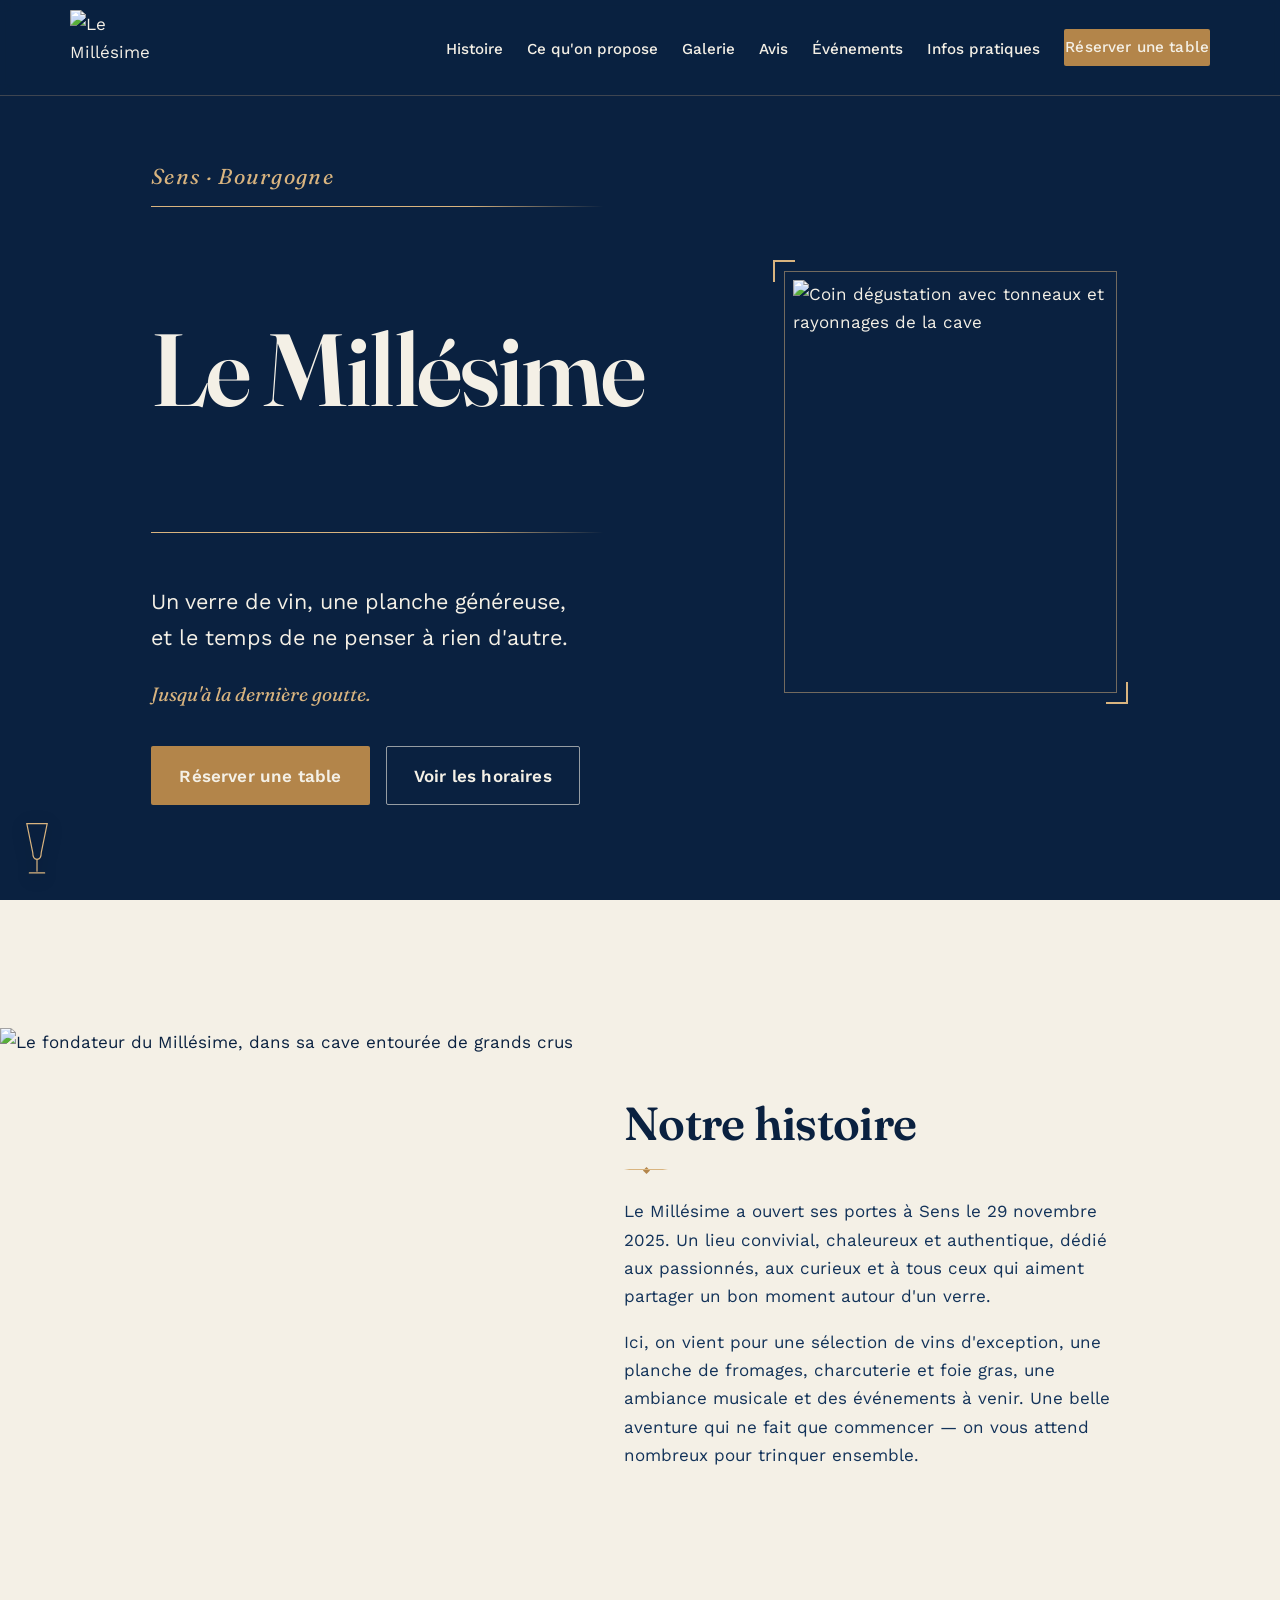
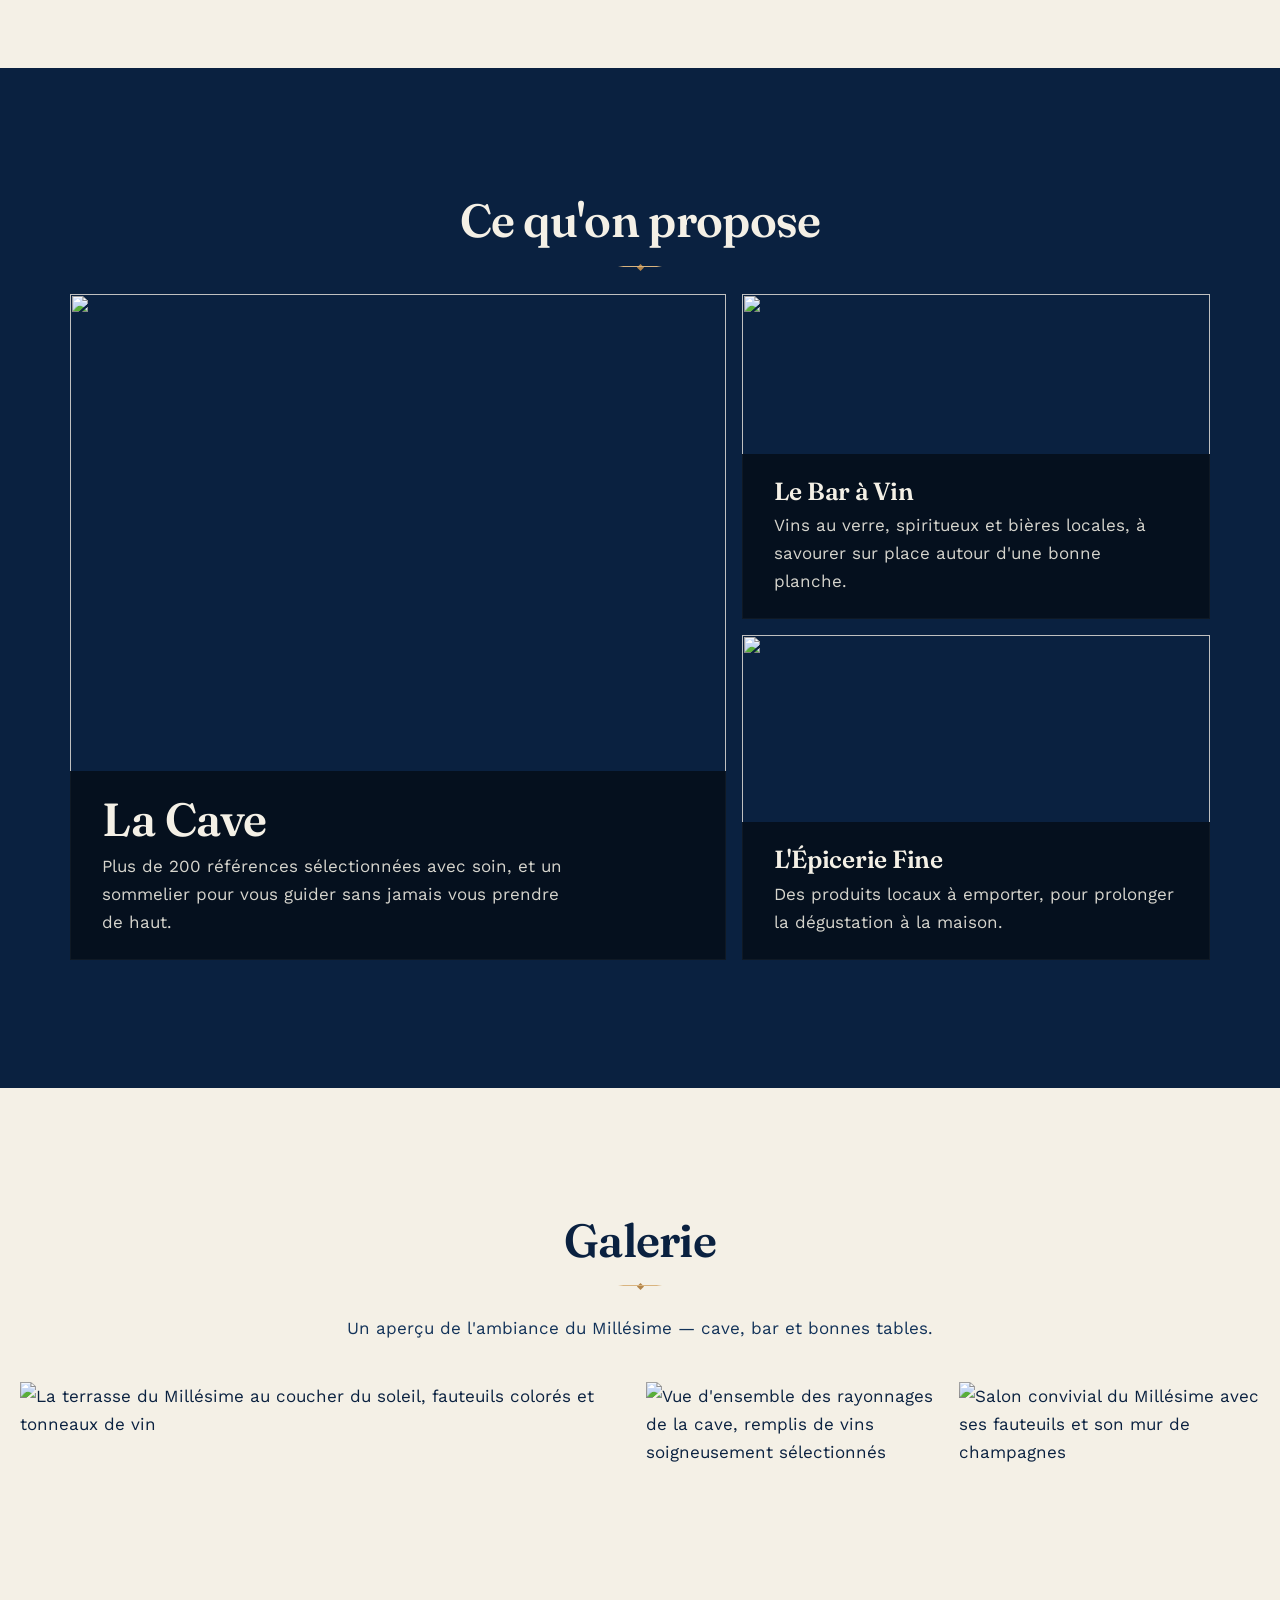
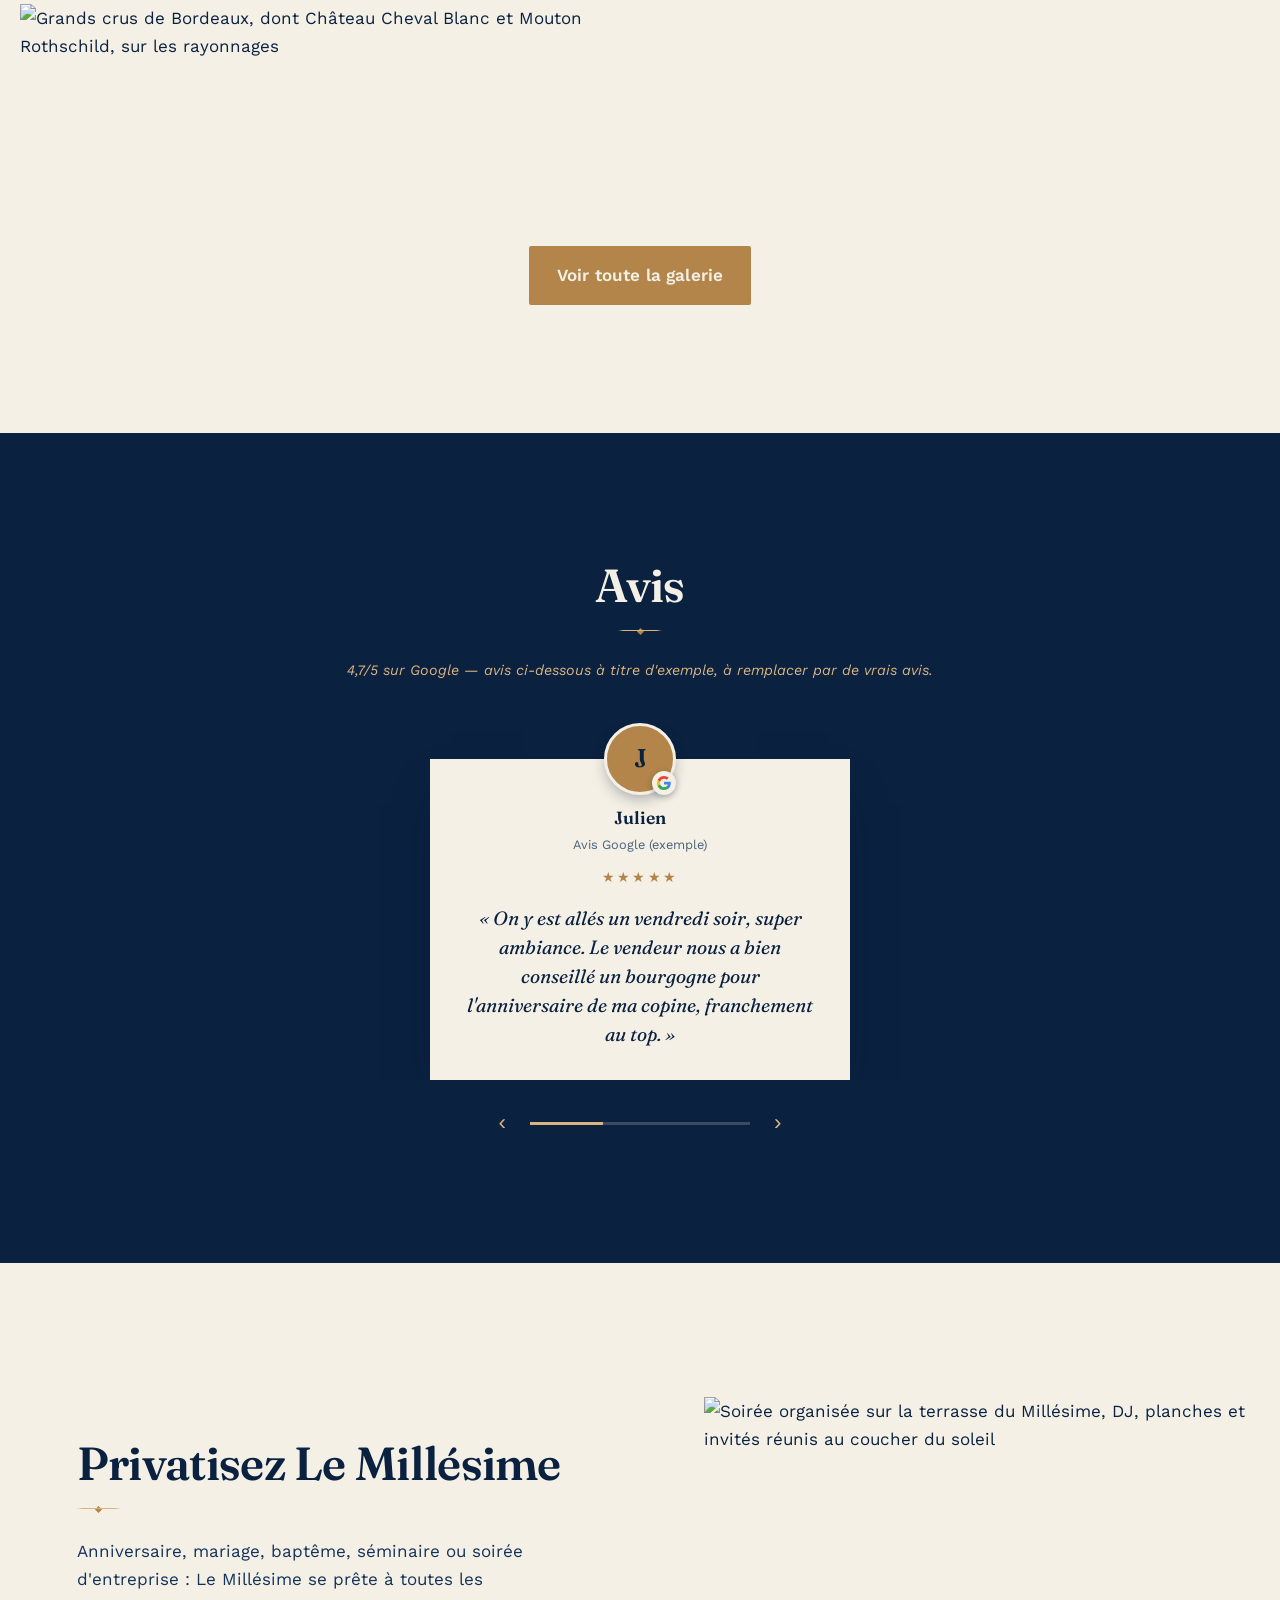
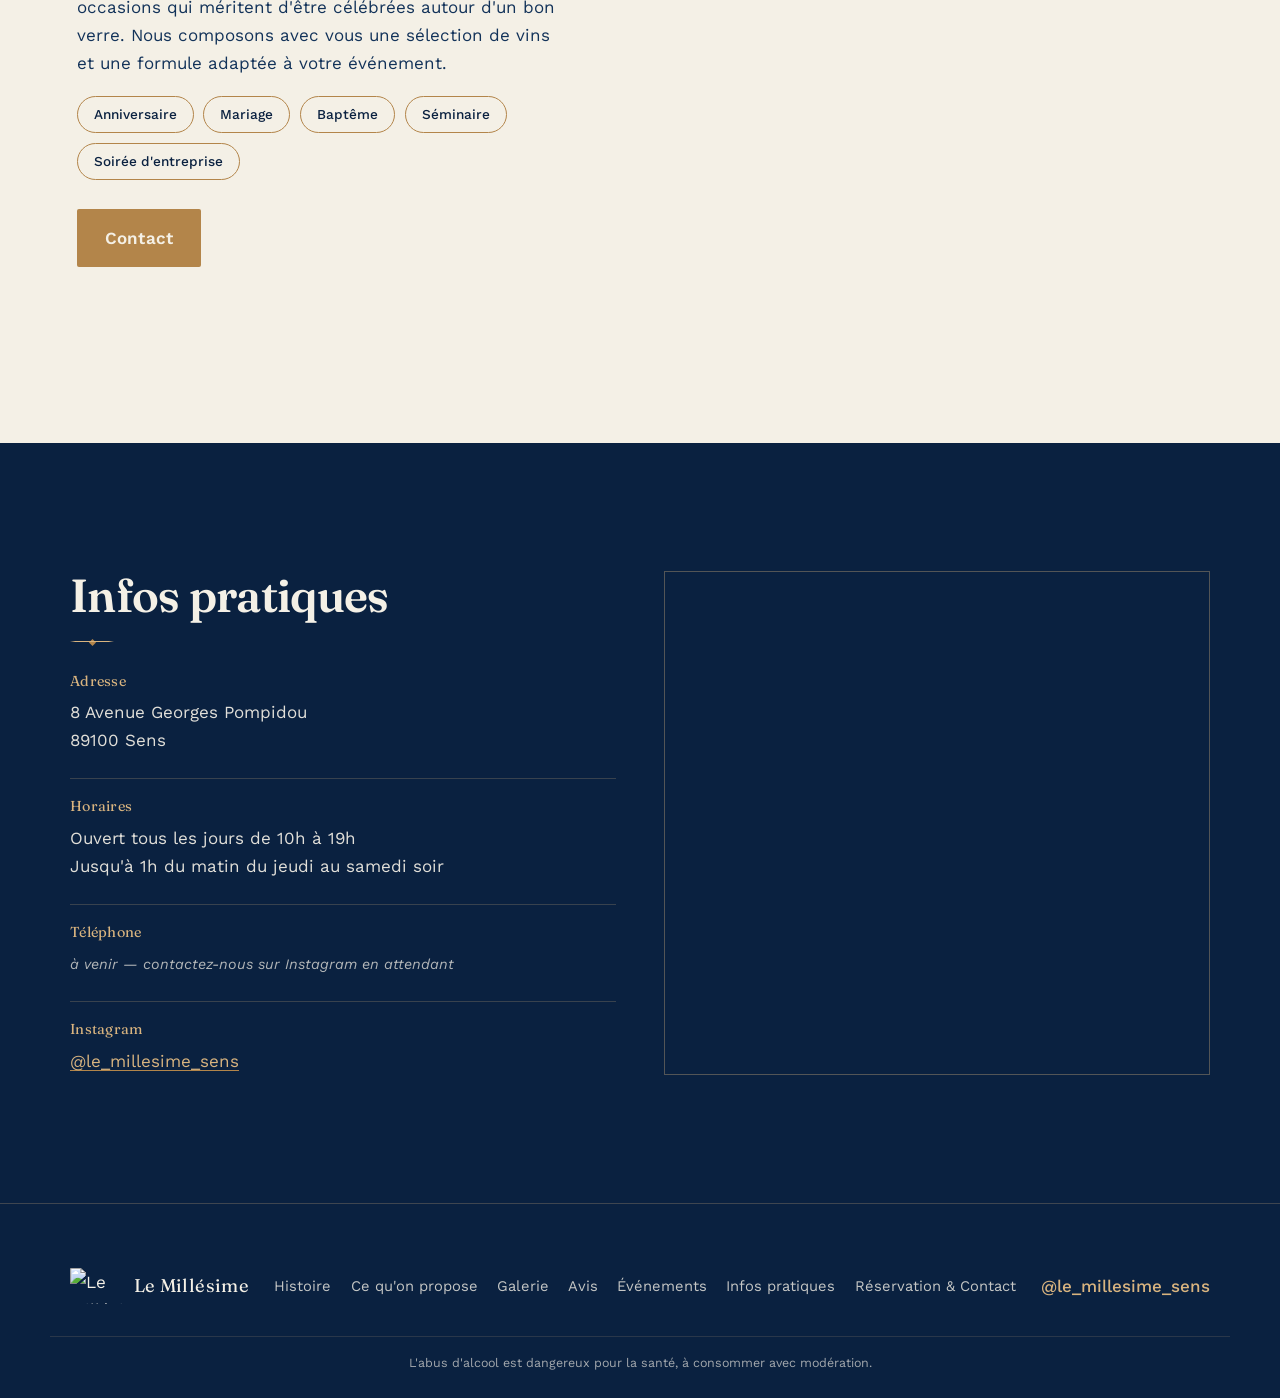
==== index.html @ 61b8a24c "Initial commit — site vitrine Le Millésime (Sens) Site HTML/CSS/JS : cave à vin, bar, épicerie fine," ====
<!DOCTYPE html>
<html lang="fr">
<head>
<meta charset="UTF-8">
<meta name="viewport" content="width=device-width, initial-scale=1.0">
<title>Le Millésime — Cave &amp; bar à vin à Sens</title>
<meta name="description" content="Le Millésime, cave à vin et bar à vin à Sens (Yonne) : plus de 200 références, sommelier conseil, vins au verre, planches et épicerie fine. Ouvert tous les jours de 10h à 19h, jusqu'à 1h du matin du jeudi au samedi soir.">

<meta property="og:type" content="website">
<meta property="og:title" content="Le Millésime — Cave & bar à vin à Sens">
<meta property="og:description" content="Cave à vin et bar à vin à Sens : plus de 200 références, sommelier conseil, planches et épicerie fine. Jusqu'à la dernière goutte.">
<meta property="og:image" content="assets/img/gallery-terrasse.jpg">
<meta property="og:locale" content="fr_FR">

<meta name="twitter:card" content="summary_large_image">
<meta name="twitter:title" content="Le Millésime — Cave & bar à vin à Sens">
<meta name="twitter:description" content="Cave à vin et bar à vin à Sens : plus de 200 références, sommelier conseil, planches et épicerie fine. Jusqu'à la dernière goutte.">
<meta name="twitter:image" content="assets/img/gallery-terrasse.jpg">

<link rel="icon" type="image/svg+xml" href="assets/favicon.svg">

<link rel="preconnect" href="https://fonts.googleapis.com">
<link rel="preconnect" href="https://fonts.gstatic.com" crossorigin>
<link href="https://fonts.googleapis.com/css2?family=Fraunces:opsz,wght@9..144,400;9..144,500;9..144,600;9..144,700&family=Work+Sans:wght@400;500;600&display=swap" rel="stylesheet">

<link rel="stylesheet" href="style.css">
</head>
<body>

<a class="skip-link" href="#contenu">Aller au contenu</a>

<header class="site-header" id="top">
  <div class="site-header__inner">
    <a href="#top" class="brand">
      <img src="assets/logo.png" alt="Le Millésime" width="112" height="75" class="brand__logo">
    </a>

    <button class="nav-toggle" id="navToggle" aria-expanded="false" aria-controls="siteNav">
      <span class="nav-toggle__bar"></span>
      <span class="nav-toggle__bar"></span>
      <span class="nav-toggle__bar"></span>
      <span class="visually-hidden">Ouvrir le menu</span>
    </button>

    <nav class="site-nav" id="siteNav" aria-label="Navigation principale">
      <ul>
        <li><a href="#histoire">Histoire</a></li>
        <li><a href="#propose">Ce qu'on propose</a></li>
        <li><a href="galerie.html">Galerie</a></li>
        <li><a href="#avis">Avis</a></li>
        <li><a href="#evenements">Événements</a></li>
        <li><a href="#infos-pratiques">Infos pratiques</a></li>
      </ul>
      <a href="contact.html" class="btn btn--gold nav-cta">Réserver une table</a>
    </nav>
  </div>
</header>

<main id="contenu">

  <!-- HERO -->
  <section class="hero">
    <div class="hero__content">
      <div class="hero__text">
        <p class="eyebrow-quiet">Sens · Bourgogne</p>
        <h1 class="hero__title">Le Millésime</h1>
        <p class="hero__tagline">Un verre de vin, une planche généreuse, et le temps de ne penser à rien d'autre.</p>
        <p class="hero__slogan">Jusqu'à la dernière goutte.</p>
        <div class="hero__actions">
          <a href="contact.html" class="btn btn--gold">Réserver une table</a>
          <a href="#infos-pratiques" class="btn btn--ghost">Voir les horaires</a>
        </div>
      </div>
      <figure class="hero__photo">
        <img src="assets/img/hero-medaillon-cave.jpg" alt="Coin dégustation avec tonneaux et rayonnages de la cave" width="765" height="1020" loading="lazy" style="object-position: center 8%;">
      </figure>
    </div>
  </section>

  <!-- HISTOIRE -->
  <section id="histoire" class="section histoire">
    <div class="histoire__grid">
      <figure class="histoire__figure" data-reveal="media">
        <img src="assets/img/histoire.jpg" alt="Le fondateur du Millésime, dans sa cave entourée de grands crus" width="1200" height="1600" loading="lazy">
      </figure>
      <div class="histoire__text" data-reveal>
        <h2 class="title-left">Notre histoire</h2>
        <p>Le Millésime a ouvert ses portes à Sens le 29 novembre 2025. Un lieu convivial, chaleureux et authentique, dédié aux passionnés, aux curieux et à tous ceux qui aiment partager un bon moment autour d'un verre.</p>
        <p>Ici, on vient pour une sélection de vins d'exception, une planche de fromages, charcuterie et foie gras, une ambiance musicale et des événements à venir. Une belle aventure qui ne fait que commencer — on vous attend nombreux pour trinquer ensemble.</p>
      </div>
    </div>
  </section>

  <!-- CE QU'ON PROPOSE -->
  <section id="propose" class="section propose">
    <div class="section__inner">
      <h2 class="section__title">Ce qu'on propose</h2>
      <div class="propose__grid">
        <article class="propose__card propose__card--cave" data-reveal="media">
          <img src="assets/img/gallery-cave.jpg" alt="" width="1200" height="1600" loading="lazy">
          <div class="propose__body">
            <div class="propose__caption">
              <h3>La Cave</h3>
              <p>Plus de 200 références sélectionnées avec soin, et un sommelier pour vous guider sans jamais vous prendre de haut.</p>
            </div>
          </div>
        </article>
        <article class="propose__card propose__card--bar" data-reveal="media">
          <img src="assets/img/gallery-degustation.jpg" alt="" width="900" height="1600" loading="lazy">
          <div class="propose__body">
            <div class="propose__caption">
              <h3>Le Bar à Vin</h3>
              <p>Vins au verre, spiritueux et bières locales, à savourer sur place autour d'une bonne planche.</p>
            </div>
          </div>
        </article>
        <article class="propose__card propose__card--epicerie" data-reveal="media">
          <img src="assets/img/gallery-truffe.jpg" alt="" width="1350" height="1800" loading="lazy">
          <div class="propose__body">
            <div class="propose__caption">
              <h3>L'Épicerie Fine</h3>
              <p>Des produits locaux à emporter, pour prolonger la dégustation à la maison.</p>
            </div>
          </div>
        </article>
      </div>
    </div>
  </section>

  <!-- GALERIE -->
  <section id="galerie" class="section galerie">
    <div class="section__inner">
      <h2 class="section__title">Galerie</h2>
      <p class="section__intro">Un aperçu de l'ambiance du Millésime — cave, bar et bonnes tables.</p>
      <div class="galerie__grid">
        <figure class="galerie__item galerie__item--wide" data-reveal="media">
          <img src="assets/img/gallery-terrasse.jpg" alt="La terrasse du Millésime au coucher du soleil, fauteuils colorés et tonneaux de vin" width="1350" height="1800" loading="lazy">
        </figure>
        <figure class="galerie__item galerie__item--tall" data-reveal="media">
          <img src="assets/img/gallery-cave.jpg" alt="Vue d'ensemble des rayonnages de la cave, remplis de vins soigneusement sélectionnés" width="1200" height="1600" loading="lazy">
        </figure>
        <figure class="galerie__item" data-reveal="media">
          <img src="assets/img/gallery-salon.jpg" alt="Salon convivial du Millésime avec ses fauteuils et son mur de champagnes" width="1200" height="1600" loading="lazy">
        </figure>
        <figure class="galerie__item galerie__item--wide" data-reveal="media">
          <img src="assets/img/gallery-bordeaux.jpg" alt="Grands crus de Bordeaux, dont Château Cheval Blanc et Mouton Rothschild, sur les rayonnages" width="1200" height="1600" loading="lazy">
        </figure>
      </div>
      <p class="galerie__more">
        <a href="galerie.html" class="btn btn--gold">Voir toute la galerie</a>
      </p>
    </div>
  </section>

  <!-- AVIS -->
  <section id="avis" class="section avis">
    <div class="section__inner">
      <h2 class="section__title">Avis</h2>
      <p class="section__intro section__intro--note">4,7/5 sur Google — avis ci-dessous à titre d'exemple, à remplacer par de vrais avis.</p>

      <div class="carousel" data-carousel role="region" aria-roledescription="carrousel" aria-label="Avis clients">
        <div class="carousel__viewport">
          <ul class="carousel__track" data-carousel-track>
            <li class="carousel__slide" role="group" aria-roledescription="diapositive" aria-label="Avis 1 sur 3">
              <blockquote class="avis__card">
                <div class="avis__avatar">
                  <span class="avis__avatar-initial">J</span>
                  <span class="avis__avatar-badge avis__avatar-badge--google" aria-hidden="true">
                    <svg viewBox="0 0 18 18" width="14" height="14"><path fill="#4285F4" d="M17.64 9.2c0-.64-.06-1.25-.16-1.84H9v3.48h4.84a4.14 4.14 0 0 1-1.8 2.72v2.26h2.92c1.7-1.57 2.68-3.88 2.68-6.62z"/><path fill="#34A853" d="M9 18c2.43 0 4.47-.8 5.96-2.18l-2.92-2.26c-.81.54-1.84.86-3.04.86-2.34 0-4.32-1.58-5.03-3.7H.96v2.33A9 9 0 0 0 9 18z"/><path fill="#FBBC05" d="M3.97 10.72A5.4 5.4 0 0 1 3.68 9c0-.6.1-1.18.29-1.72V4.95H.96A9 9 0 0 0 0 9c0 1.45.35 2.83.96 4.05l3.01-2.33z"/><path fill="#EA4335" d="M9 3.58c1.32 0 2.51.45 3.44 1.35l2.59-2.59C13.46.89 11.43 0 9 0A9 9 0 0 0 .96 4.95l3.01 2.33C4.68 5.16 6.66 3.58 9 3.58z"/></svg>
                  </span>
                </div>
                <p class="avis__name">Julien</p>
                <p class="avis__source">Avis Google (exemple)</p>
                <p class="avis__stars" aria-label="5 étoiles sur 5">★★★★★</p>
                <p class="avis__text">« On y est allés un vendredi soir, super ambiance. Le vendeur nous a bien conseillé un bourgogne pour l'anniversaire de ma copine, franchement au top. »</p>
              </blockquote>
            </li>
            <li class="carousel__slide" role="group" aria-roledescription="diapositive" aria-label="Avis 2 sur 3">
              <blockquote class="avis__card">
                <div class="avis__avatar">
                  <span class="avis__avatar-initial">C</span>
                  <span class="avis__avatar-badge avis__avatar-badge--instagram" aria-hidden="true">
                    <svg viewBox="0 0 18 18" width="13" height="13" fill="none" stroke="#fff" stroke-width="1.6"><rect x="1.5" y="1.5" width="15" height="15" rx="4.5"/><circle cx="9" cy="9" r="3.6"/><circle cx="13.2" cy="4.8" r="0.6" fill="#fff" stroke="none"/></svg>
                  </span>
                </div>
                <p class="avis__name">Camille</p>
                <p class="avis__source">Avis Instagram (exemple)</p>
                <p class="avis__stars" aria-label="5 étoiles sur 5">★★★★★</p>
                <p class="avis__text">« J'y passe souvent après le boulot pour un verre. La planche charcuterie est généreuse et il y a toujours un vin sympa à découvrir au verre. »</p>
              </blockquote>
            </li>
            <li class="carousel__slide" role="group" aria-roledescription="diapositive" aria-label="Avis 3 sur 3">
              <blockquote class="avis__card">
                <div class="avis__avatar">
                  <span class="avis__avatar-initial">M</span>
                  <span class="avis__avatar-badge avis__avatar-badge--google" aria-hidden="true">
                    <svg viewBox="0 0 18 18" width="14" height="14"><path fill="#4285F4" d="M17.64 9.2c0-.64-.06-1.25-.16-1.84H9v3.48h4.84a4.14 4.14 0 0 1-1.8 2.72v2.26h2.92c1.7-1.57 2.68-3.88 2.68-6.62z"/><path fill="#34A853" d="M9 18c2.43 0 4.47-.8 5.96-2.18l-2.92-2.26c-.81.54-1.84.86-3.04.86-2.34 0-4.32-1.58-5.03-3.7H.96v2.33A9 9 0 0 0 9 18z"/><path fill="#FBBC05" d="M3.97 10.72A5.4 5.4 0 0 1 3.68 9c0-.6.1-1.18.29-1.72V4.95H.96A9 9 0 0 0 0 9c0 1.45.35 2.83.96 4.05l3.01-2.33z"/><path fill="#EA4335" d="M9 3.58c1.32 0 2.51.45 3.44 1.35l2.59-2.59C13.46.89 11.43 0 9 0A9 9 0 0 0 .96 4.95l3.01 2.33C4.68 5.16 6.66 3.58 9 3.58z"/></svg>
                  </span>
                </div>
                <p class="avis__name">Marc</p>
                <p class="avis__source">Avis Google (exemple)</p>
                <p class="avis__stars" aria-label="4 étoiles sur 5">★★★★☆</p>
                <p class="avis__text">« Belle découverte à Sens. Le sommelier prend le temps d'expliquer sans être snob, on sent qu'il aime vraiment son métier. On reviendra. »</p>
              </blockquote>
            </li>
          </ul>
        </div>

        <p class="visually-hidden" aria-live="polite" data-carousel-status>Avis 1 sur 3</p>

        <div class="carousel__controls">
          <button type="button" class="carousel__arrow" data-carousel-prev aria-label="Avis précédent">‹</button>
          <div class="carousel__progress" aria-hidden="true">
            <div class="carousel__progress-fill" data-carousel-progress></div>
          </div>
          <button type="button" class="carousel__arrow" data-carousel-next aria-label="Avis suivant">›</button>
        </div>
      </div>
    </div>
  </section>

  <!-- ÉVÉNEMENTS -->
  <section id="evenements" class="section evenements">
    <div class="evenements__grid">
      <div class="evenements__text" data-reveal>
        <h2 class="title-left">Privatisez Le Millésime</h2>
        <p>Anniversaire, mariage, baptême, séminaire ou soirée d'entreprise : Le Millésime se prête à toutes les occasions qui méritent d'être célébrées autour d'un bon verre. Nous composons avec vous une sélection de vins et une formule adaptée à votre événement.</p>
        <ul class="tag-list">
          <li class="tag">Anniversaire</li>
          <li class="tag">Mariage</li>
          <li class="tag">Baptême</li>
          <li class="tag">Séminaire</li>
          <li class="tag">Soirée d'entreprise</li>
        </ul>
        <a href="contact.html" class="btn btn--gold">Contact</a>
      </div>
      <figure class="evenements__figure" data-reveal="media">
        <img src="assets/img/evenements.jpg" alt="Soirée organisée sur la terrasse du Millésime, DJ, planches et invités réunis au coucher du soleil" width="1800" height="1012" loading="lazy">
      </figure>
    </div>
  </section>

  <!-- INFOS PRATIQUES -->
  <section id="infos-pratiques" class="section infos">
    <div class="section__inner infos__grid">
      <div class="infos__text" data-reveal>
        <h2 class="title-left">Infos pratiques</h2>
        <dl class="infos__list">
          <div>
            <dt>Adresse</dt>
            <dd>8 Avenue Georges Pompidou<br>89100 Sens</dd>
          </div>
          <div>
            <dt>Horaires</dt>
            <dd>Ouvert tous les jours de 10h à 19h<br>Jusqu'à 1h du matin du jeudi au samedi soir</dd>
          </div>
          <div>
            <dt>Téléphone</dt>
            <!-- Placeholder éditable : remplacer par le numéro définitif -->
            <dd><span class="infos__note">à venir — contactez-nous sur Instagram en attendant</span></dd>
          </div>
          <div>
            <dt>Instagram</dt>
            <dd><a href="https://www.instagram.com/le_millesime_sens/" target="_blank" rel="noopener">@le_millesime_sens</a></dd>
          </div>
        </dl>
      </div>
      <div class="infos__map" data-reveal="media">
        <iframe
          title="Localisation du Millésime, 8 Avenue Georges Pompidou, 89100 Sens"
          src="https://www.google.com/maps?q=8+Avenue+Georges+Pompidou,+89100+Sens&output=embed"
          loading="lazy"
          referrerpolicy="no-referrer-when-downgrade">
        </iframe>
      </div>
    </div>
  </section>

</main>

<footer class="site-footer">
  <div class="site-footer__inner">
    <a href="#top" class="brand brand--footer">
      <img src="assets/logo.png" alt="Le Millésime" width="54" height="36" class="brand__logo">
      <span class="brand__name">Le Millésime</span>
    </a>
    <nav aria-label="Liens du pied de page">
      <ul class="footer-nav">
        <li><a href="#histoire">Histoire</a></li>
        <li><a href="#propose">Ce qu'on propose</a></li>
        <li><a href="galerie.html">Galerie</a></li>
        <li><a href="#avis">Avis</a></li>
        <li><a href="#evenements">Événements</a></li>
        <li><a href="#infos-pratiques">Infos pratiques</a></li>
        <li><a href="contact.html">Réservation &amp; Contact</a></li>
      </ul>
    </nav>
    <a href="https://www.instagram.com/le_millesime_sens/" class="footer-instagram" target="_blank" rel="noopener">@le_millesime_sens</a>
  </div>
  <p class="site-footer__legal">L'abus d'alcool est dangereux pour la santé, à consommer avec modération.</p>
</footer>

<aside class="reserve-popup" id="reservePopup" data-reserve-popup hidden aria-label="Proposition de réservation">
  <button type="button" class="reserve-popup__close" data-reserve-popup-close aria-label="Fermer">×</button>
  <p class="reserve-popup__title">Une envie de vin ce soir ?</p>
  <p class="reserve-popup__text">Réservez votre table au Millésime en quelques secondes.</p>
  <a href="contact.html" class="btn btn--gold reserve-popup__cta" data-reserve-popup-cta>Réserver une table</a>
</aside>

<svg class="wine-progress" data-wine-progress viewBox="0 0 40 70" width="34" height="60" aria-hidden="true" focusable="false">
  <defs>
    <clipPath id="wineProgressClip">
      <path d="M9,5 L31,5 L25,38 Q25,45 20,45 Q15,45 15,38 Z" />
    </clipPath>
  </defs>
  <rect class="wine-progress__liquid" data-wine-progress-liquid x="9" y="45" width="22" height="0" clip-path="url(#wineProgressClip)"></rect>
  <path class="wine-progress__glass" d="M8,4 L32,4 L25,38 Q25,46 20,46 Q15,46 15,38 Z" fill="none" stroke="currentColor" stroke-width="1.4"></path>
  <path class="wine-progress__stem" d="M20,46 L20,60 M11,62 L29,62" fill="none" stroke="currentColor" stroke-width="1.4" stroke-linecap="round"></path>
</svg>

<script src="script.js"></script>
</body>
</html>
---- style.css ----
/* ==========================================================================
   Le Millésime — styles
   Palette : marine (#0a2140 / #123259), crème (#f4f0e6), or (#b3854a / #d9b47f)
   ========================================================================== */

:root {
  --marine-dark: #0a2140;
  --marine: #123259;
  --marine-deep: #071526;
  --creme: #f4f0e6;
  --or: #b3854a;
  --or-clair: #d9b47f;
  --or-deep: #8c6835;

  --font-serif: "Fraunces", Georgia, "Times New Roman", serif;
  --font-sans: "Work Sans", -apple-system, BlinkMacSystemFont, "Segoe UI", sans-serif;

  /* Type scale — fluid, consistent progression */
  --fs-small: 0.9rem;
  --fs-body: 1.0625rem;
  --fs-lead: clamp(1.15rem, 1.05rem + 0.5vw, 1.35rem);
  --fs-h3: clamp(1.3rem, 1.15rem + 0.7vw, 1.55rem);
  --fs-h2: clamp(2.1rem, 1.65rem + 1.8vw, 2.9rem);
  --fs-h1: clamp(2.75rem, 1.7rem + 6.5vw, 6.4rem);

  /* Spacing scale — 4px base */
  --sp-1: 0.25rem;
  --sp-2: 0.5rem;
  --sp-3: 0.75rem;
  --sp-4: 1rem;
  --sp-5: 1.5rem;
  --sp-6: 2rem;
  --sp-7: 3rem;
  --sp-8: 4rem;
  --sp-9: 6rem;
  --sp-10: 8rem;
  --section-pad: clamp(4.5rem, 4rem + 5vw, 8rem);

  /* Motion */
  --ease: cubic-bezier(0.4, 0, 0.2, 1);
  --ease-out: cubic-bezier(0.16, 1, 0.3, 1);
  --ease-in-out: cubic-bezier(0.65, 0, 0.35, 1);
  --dur-fast: 180ms;
  --dur: 300ms;
  --dur-slow: 650ms;

  --header-height: 96px;
  --max-width: 1180px;
  --radius: 2px;
}

*, *::before, *::after { box-sizing: border-box; }

html {
  scroll-behavior: smooth;
  scroll-padding-top: var(--header-height);
}

@media (prefers-reduced-motion: reduce) {
  html { scroll-behavior: auto; }

  /* Filet de sécurité global : toute transition/animation devient quasi instantanée */
  *, *::before, *::after {
    animation-duration: 0.01ms !important;
    animation-iteration-count: 1 !important;
    transition-duration: 0.01ms !important;
  }
}

html { overflow-x: hidden; }

body {
  margin: 0;
  overflow-x: hidden;
  background: var(--creme);
  color: var(--marine-dark);
  font-family: var(--font-sans);
  font-size: var(--fs-body);
  line-height: 1.65;
  -webkit-font-smoothing: antialiased;
}

img { max-width: 100%; display: block; }

h1, h2, h3 {
  font-family: var(--font-serif);
  font-weight: 600;
  line-height: 1.08;
  letter-spacing: -0.015em;
  margin: 0 0 0.55em;
}

p { margin: 0 0 1.1em; }
p:last-child { margin-bottom: 0; }

a {
  color: inherit;
  text-decoration-color: var(--or);
  text-underline-offset: 3px;
}

a:focus-visible,
button:focus-visible {
  outline: 3px solid var(--or);
  outline-offset: 2px;
  border-radius: 1px;
}

.visually-hidden {
  position: absolute;
  width: 1px; height: 1px;
  padding: 0; margin: -1px;
  overflow: hidden;
  clip: rect(0,0,0,0);
  white-space: nowrap;
  border: 0;
}

.skip-link {
  position: absolute;
  left: 1rem;
  top: -3rem;
  background: var(--marine-dark);
  color: var(--creme);
  padding: 0.6rem 1rem;
  border-radius: var(--radius);
  z-index: 1000;
  transition: top var(--dur) var(--ease);
}
.skip-link:focus { top: 1rem; }

.section {
  padding: var(--section-pad) 0;
}

.section__inner {
  max-width: var(--max-width);
  margin: 0 auto;
  padding: 0 1.25rem;
}

/* ---- Section titles + brand rule motif ---- */
.section__title,
.title-left {
  font-size: var(--fs-h2);
  position: relative;
  padding-bottom: 1.4rem;
  margin-bottom: 1.6rem;
}

.section__title { text-align: center; }

.section__title::after,
.title-left::after {
  content: "";
  position: absolute;
  bottom: 2px;
  width: 44px;
  height: 1px;
  background: linear-gradient(90deg, transparent, var(--or-clair) 12%, var(--or-clair) 88%, transparent);
}
.section__title::after { left: 50%; transform: translateX(-50%); }
.title-left::after { left: 0; }

.section__title::before,
.title-left::before {
  content: "";
  position: absolute;
  bottom: -1px;
  width: 5px; height: 5px;
  background: var(--or);
  transform: rotate(45deg);
}
.section__title::before { left: calc(50% - 2.5px); }
.title-left::before { left: 19.5px; }

.section__intro {
  text-align: center;
  max-width: 42em;
  margin: 0 auto 2.5rem;
  color: var(--marine);
}

.section__intro--note {
  font-style: italic;
  font-size: 0.9rem;
  color: var(--or-deep);
}

/* Measure control for body copy */
.histoire__text p,
.evenements__text p,
.propose__card p {
  max-width: 58ch;
}

/* Buttons */
.btn {
  display: inline-block;
  padding: 0.9rem 1.7rem;
  border-radius: var(--radius);
  font-weight: 600;
  letter-spacing: 0.01em;
  text-decoration: none;
  border: 1px solid transparent;
  transition: transform var(--dur) var(--ease-out), background-color var(--dur) var(--ease), color var(--dur) var(--ease), box-shadow var(--dur) var(--ease), border-color var(--dur) var(--ease);
}
.btn:hover { transform: translateY(-2px); }
.btn:active { transform: translateY(0); }

.btn--gold {
  background: var(--or);
  color: var(--creme);
}
.btn--gold:hover {
  background: var(--or-clair);
  color: var(--marine-dark);
  box-shadow: 0 10px 28px -10px rgba(179, 133, 74, 0.6);
}

.btn--ghost {
  background: transparent;
  border-color: rgba(244, 240, 230, 0.6);
  color: var(--creme);
}
.btn--ghost:hover {
  background: rgba(244, 240, 230, 0.12);
  border-color: var(--creme);
}

/* ---- Header ---- */
.site-header {
  position: fixed;
  top: 0; left: 0; right: 0;
  height: var(--header-height);
  background: rgba(10, 33, 64, 0.94);
  backdrop-filter: blur(6px);
  z-index: 100;
  border-bottom: 1px solid rgba(217, 180, 127, 0.25);
  transition: transform var(--dur-slow) var(--ease-in-out);
}

.site-header--hidden {
  transform: translateY(-100%);
}

.site-header__inner {
  max-width: var(--max-width);
  margin: 0 auto;
  height: 100%;
  padding: 0 1.25rem;
  display: flex;
  align-items: center;
  justify-content: space-between;
}

.brand {
  display: flex;
  align-items: center;
  gap: 0.6rem;
  text-decoration: none;
  color: var(--creme);
}
.brand__logo { border-radius: 1px; }
.brand__name {
  font-family: var(--font-serif);
  font-size: 1.15rem;
  letter-spacing: 0.02em;
}

.nav-toggle {
  display: flex;
  flex-direction: column;
  justify-content: center;
  align-items: center;
  gap: 5px;
  width: 44px;
  height: 44px;
  background: none;
  border: none;
  cursor: pointer;
  padding: 0;
}
.nav-toggle__bar {
  width: 22px;
  height: 2px;
  background: var(--creme);
  transition: transform var(--dur) var(--ease), opacity var(--dur) var(--ease);
}
.nav-toggle[aria-expanded="true"] .nav-toggle__bar:nth-child(1) { transform: translateY(7px) rotate(45deg); }
.nav-toggle[aria-expanded="true"] .nav-toggle__bar:nth-child(2) { opacity: 0; }
.nav-toggle[aria-expanded="true"] .nav-toggle__bar:nth-child(3) { transform: translateY(-7px) rotate(-45deg); }

.site-nav {
  display: flex;
  align-items: center;
  gap: 1.5rem;
}
.site-nav ul {
  list-style: none;
  display: flex;
  gap: 1.5rem;
  margin: 0;
  padding: 0;
}
.site-nav a {
  position: relative;
  color: var(--creme);
  text-decoration: none;
  font-size: 0.95rem;
  font-weight: 500;
  padding: 0.3rem 0;
}
.site-nav a::after {
  content: "";
  position: absolute;
  left: 0; right: 0; bottom: -1px;
  height: 1px;
  background: var(--or-clair);
  transform: scaleX(0);
  transform-origin: left;
  transition: transform var(--dur) var(--ease-out);
}
.site-nav a:hover::after,
.site-nav a:focus-visible::after { transform: scaleX(1); }

@media (max-width: 860px) {
  .nav-toggle { display: flex; }

  .site-nav {
    position: fixed;
    top: var(--header-height);
    left: 0;
    right: 0;
    background: var(--marine-dark);
    flex-direction: column;
    align-items: flex-start;
    padding: 1.5rem 1.25rem 2rem;
    transform: translateY(-8px);
    opacity: 0;
    visibility: hidden;
    pointer-events: none;
    transition: opacity var(--dur) var(--ease), transform var(--dur) var(--ease), visibility var(--dur);
    border-bottom: 1px solid rgba(217, 180, 127, 0.25);
    max-height: calc(100svh - var(--header-height));
    overflow-y: auto;
  }
  .site-nav.is-open {
    opacity: 1;
    transform: translateY(0);
    visibility: visible;
    pointer-events: auto;
  }
  .site-nav ul {
    flex-direction: column;
    gap: 1.1rem;
    width: 100%;
  }
  .site-nav ul a { display: block; padding: 0.4rem 0; font-size: 1.05rem; }
  .nav-cta { margin-top: 1.3rem; width: 100%; text-align: center; }
}

@media (min-width: 861px) {
  .nav-toggle { display: none; }
}

/* ---- Hero ---- */
/* Hero de marque : pas de photo, aucun risque de contraste — le même bleu que la navbar partout */
.hero {
  position: relative;
  min-height: 100svh;
  display: flex;
  align-items: center;
  justify-content: center;
  color: var(--creme);
  overflow: hidden;
  background: var(--marine-dark);
  padding: calc(var(--header-height) + 2rem) 1.5rem 4rem;
}

.hero__content {
  position: relative;
  z-index: 1;
  width: 100%;
  max-width: var(--max-width);
  margin: 0 auto;
  display: flex;
  align-items: center;
  justify-content: center;
  flex-wrap: wrap;
  gap: clamp(2.5rem, 6vw, 6rem);
}

.hero__text {
  text-align: left;
  max-width: 32em;
  flex: 1 1 360px;
}

/* Filet fin doré qui encadre le titre, écho direct du logo */
.hero__title {
  position: relative;
  display: inline-block;
  font-size: var(--fs-h1);
  letter-spacing: -0.02em;
  line-height: 1;
  padding: 1.1em 0;
  margin-bottom: 0.5em;
}
.hero__title::before,
.hero__title::after {
  content: "";
  position: absolute;
  left: 0;
  right: 8%;
  height: 1px;
  background: linear-gradient(90deg, var(--or-clair) 0%, var(--or-clair) 70%, transparent);
}
.hero__title::before { top: 0; }
.hero__title::after { bottom: 0; }

.hero__text > * {
  opacity: 0;
  animation: heroReveal 0.7s var(--ease-out) forwards;
}
.hero .eyebrow-quiet { animation-delay: 0.08s; }
.hero__title { animation-delay: 0.17s; }
.hero__tagline { animation-delay: 0.26s; }
.hero__slogan { animation-delay: 0.35s; }
.hero__actions { animation-delay: 0.44s; }

.hero__photo {
  opacity: 0;
  animation: heroReveal 0.7s var(--ease-out) forwards;
  animation-delay: 0.55s;
}

@keyframes heroReveal {
  from { opacity: 0; transform: translateY(14px); }
  to { opacity: 1; transform: translateY(0); }
}

@media (prefers-reduced-motion: reduce) {
  .hero__text > *, .hero__photo { animation: none; opacity: 1; transform: none; }
}

.eyebrow-quiet {
  display: block;
  font-family: var(--font-serif);
  font-style: italic;
  letter-spacing: 0.06em;
  color: var(--or-clair);
  margin-bottom: 0.7rem;
  font-size: var(--fs-lead);
}

.hero__tagline {
  font-size: var(--fs-lead);
  max-width: 34ch;
}

.hero__slogan {
  font-family: var(--font-serif);
  font-style: italic;
  color: var(--or-clair);
  font-size: 1.2rem;
  margin-bottom: 2.2rem;
}

.hero__actions {
  display: flex;
  flex-wrap: wrap;
  gap: 1rem;
  justify-content: flex-start;
}

/* Une seule photo, coins nets, cohérente avec la galerie et "Ce qu'on propose" */
.hero__photo {
  position: relative;
  margin: 12px;
  flex: 0 0 auto;
  width: clamp(220px, 26vw, 340px);
  height: clamp(280px, 33vw, 430px);
  border: 1px solid rgba(217, 180, 127, 0.5);
  padding: 8px;
  transition: transform var(--dur) var(--ease-out);
}
.hero__photo img {
  width: 100%;
  height: 100%;
  object-fit: cover;
  transition: transform var(--dur-slow) var(--ease-out);
}

/* Coins de cadre façon viseur, en diagonale */
.hero__photo::before,
.hero__photo::after {
  content: "";
  position: absolute;
  width: 22px;
  height: 22px;
  border: 2px solid var(--or-clair);
}
.hero__photo::before {
  top: -12px;
  left: -12px;
  border-right: none;
  border-bottom: none;
}
.hero__photo::after {
  bottom: -12px;
  right: -12px;
  border-left: none;
  border-top: none;
}

.hero__photo:hover { transform: translateY(-4px); }
.hero__photo:hover img { transform: scale(1.04); }

/* ---- Reveal on scroll ---- */
/* Texte : légère translation verticale, mouvement court */
[data-reveal] {
  opacity: 0;
  transform: translateY(16px);
  transition: opacity 550ms var(--ease-out), transform 550ms var(--ease-out);
}

/* Médias (photos, cartes-photo, carte) : fondu + léger scale, un poil plus lent */
[data-reveal="media"] {
  transform: scale(1.035);
  transition: opacity 700ms var(--ease-out), transform 700ms var(--ease-out);
}

[data-reveal].is-visible {
  opacity: 1;
  transform: none;
}

@media (prefers-reduced-motion: reduce) {
  [data-reveal] { opacity: 1; transform: none; transition: none; }
}

/* ---- Histoire (editorial bleed layout) ---- */
.histoire { background: var(--creme); }

.histoire__grid {
  display: grid;
  grid-template-columns: 1fr;
  align-items: center;
}

.histoire__figure {
  margin: 0;
  height: clamp(320px, 78vw, 480px);
}
.histoire__figure img {
  width: 100%;
  height: 100%;
  object-fit: cover;
  object-position: center 32%;
}

.histoire__text {
  padding: var(--sp-8) clamp(1.5rem, 6vw, 4rem);
}
.histoire__text h2 { color: var(--marine-dark); }
.histoire__text p { color: var(--marine); }

@media (min-width: 860px) {
  .histoire__grid {
    grid-template-columns: 45% 1fr;
  }
  .histoire__figure { height: clamp(460px, 40vw, 620px); }
  .histoire__text {
    max-width: 620px;
    padding: var(--sp-7) clamp(2rem, 6vw, 5rem) var(--sp-7) clamp(1.5rem, 4vw, 3rem);
  }
}

/* ---- Ce qu'on propose ---- */
.propose {
  background: var(--marine-dark);
  color: var(--creme);
}
.propose .section__title { color: var(--creme); }

.propose__grid {
  display: grid;
  grid-template-columns: 1fr;
  grid-template-areas: "cave" "bar" "epicerie";
  gap: var(--sp-4);
}

.propose__card {
  position: relative;
  overflow: hidden;
  isolation: isolate;
  min-height: 300px;
  transition: transform var(--dur) var(--ease-out);
}
.propose__card--cave { grid-area: cave; min-height: 380px; }
.propose__card--bar { grid-area: bar; }
.propose__card--epicerie { grid-area: epicerie; }

.propose__card img {
  position: absolute;
  inset: 0;
  width: 100%;
  height: 100%;
  object-fit: cover;
  transition: transform var(--dur-slow) var(--ease-out);
}
.propose__card--cave img { object-position: center 46%; }
.propose__card--bar img { object-position: center 46%; }
.propose__card--epicerie img { object-position: center 58%; }

.propose__body {
  position: relative;
  z-index: 1;
  height: 100%;
  display: flex;
  flex-direction: column;
  justify-content: flex-end;
}

/* Bandeau de fond plein : le contraste ne dépend plus de la photo */
.propose__caption {
  background: rgba(5, 15, 28, 0.94);
  padding: var(--sp-5) var(--sp-6);
}

.propose__card h3 {
  font-size: var(--fs-h3);
  color: var(--creme);
  letter-spacing: -0.01em;
  margin-bottom: 0.4rem;
}
.propose__card--cave h3 { font-size: var(--fs-h2); }

.propose__card p {
  color: rgba(244, 240, 230, 0.88);
  max-width: 42ch;
  margin: 0;
}

.propose__card:hover img { transform: scale(1.05); }
.propose__card:hover { transform: translateY(-3px); }

@media (min-width: 720px) {
  .propose__grid {
    grid-template-columns: 1.4fr 1fr;
    grid-template-rows: 1fr 1fr;
    grid-template-areas: "cave bar" "cave epicerie";
    height: clamp(520px, 52vw, 680px);
  }
  .propose__card { min-height: 0; }
  .propose__card--cave { min-height: 0; }
}

/* ---- Galerie ---- */
.galerie { background: var(--creme); }
.galerie .section__inner { max-width: 1400px; }

.galerie__grid {
  display: grid;
  grid-template-columns: repeat(2, 1fr);
  grid-auto-rows: 190px;
  grid-auto-flow: dense;
  gap: var(--sp-3);
}

.galerie__item {
  position: relative;
  margin: 0;
  overflow: hidden;
  grid-column: span 1;
  grid-row: span 1;
}
.galerie__item--wide { grid-column: span 2; }
.galerie__item--tall { grid-row: span 2; }

.galerie__item img {
  width: 100%;
  height: 100%;
  object-fit: cover;
  transition: transform var(--dur-slow) var(--ease-out), filter var(--dur) var(--ease);
}
.galerie__item::after {
  content: "";
  position: absolute;
  inset: 0;
  box-shadow: inset 0 0 0 1px rgba(217, 180, 127, 0);
  transition: box-shadow var(--dur) var(--ease);
  pointer-events: none;
}
.galerie__item:hover img { transform: scale(1.045); filter: brightness(1.03); }
.galerie__item:hover::after { box-shadow: inset 0 0 0 1px rgba(217, 180, 127, 0.55); }

/* Curated crops so the meaningful part of each portrait photo stays in frame */
.galerie__grid figure:nth-of-type(1) img { object-position: center 55%; }
.galerie__grid figure:nth-of-type(2) img { object-position: center 40%; }
.galerie__grid figure:nth-of-type(3) img { object-position: center 45%; }
.galerie__grid figure:nth-of-type(4) img { object-position: center 58%; }
.galerie__grid figure:nth-of-type(5) img { object-position: center 30%; }
.galerie__grid figure:nth-of-type(6) img { object-position: center 40%; }
.galerie__grid figure:nth-of-type(7) img { object-position: center 42%; }
.galerie__grid figure:nth-of-type(8) img { object-position: center 45%; }
.galerie__grid figure:nth-of-type(9) img { object-position: center 46%; }
.galerie__grid figure:nth-of-type(10) img { object-position: center 38%; }
.galerie__grid figure:nth-of-type(11) img { object-position: center 40%; }

@media (min-width: 720px) {
  .galerie__grid {
    grid-template-columns: repeat(4, 1fr);
    grid-auto-rows: 210px;
  }
}

@media (max-width: 480px) {
  .galerie__grid {
    grid-template-columns: 1fr;
    grid-auto-rows: auto;
  }
  .galerie__item, .galerie__item--wide, .galerie__item--tall {
    grid-column: span 1;
    grid-row: span 1;
    aspect-ratio: 4 / 5;
  }
}

.galerie__more {
  text-align: center;
  margin: var(--sp-6) 0 0;
}

/* ---- Avis ---- */
.avis {
  background: var(--marine-dark);
  color: var(--creme);
}
.avis .section__title { color: var(--creme); }
.avis .section__intro--note { color: var(--or-clair); }

/* Carousel */
.carousel { position: relative; max-width: 640px; margin: 0 auto; }

.carousel__viewport { overflow: hidden; }

.carousel__track {
  display: flex;
  list-style: none;
  margin: 0;
  padding: 0;
  overflow-x: auto;
  scroll-snap-type: x mandatory;
  scroll-behavior: smooth;
  -webkit-overflow-scrolling: touch;
  scrollbar-width: none;
}
.carousel__track::-webkit-scrollbar { display: none; }

.carousel__slide {
  flex: 0 0 100%;
  min-width: 0;
  scroll-snap-align: start;
  display: flex;
  padding: 36px 0.5rem 0;
}

.avis__card {
  position: relative;
  margin: 0 auto;
  max-width: 420px;
  width: 100%;
  padding: 44px var(--sp-6) var(--sp-6);
  background: var(--creme);
  box-shadow: 0 24px 48px -20px rgba(7, 21, 38, 0.5);
  text-align: center;
}

.avis__avatar {
  position: absolute;
  top: -36px;
  left: 50%;
  transform: translateX(-50%);
  width: 72px;
  height: 72px;
  border-radius: 50%;
  background: var(--or);
  border: 3px solid var(--creme);
  box-shadow: 0 6px 16px -4px rgba(7, 21, 38, 0.4);
  display: flex;
  align-items: center;
  justify-content: center;
}
.avis__avatar-initial {
  font-family: var(--font-serif);
  font-size: 1.6rem;
  font-weight: 600;
  color: var(--marine-dark);
}
.avis__avatar-badge {
  position: absolute;
  right: -3px;
  bottom: -3px;
  width: 24px;
  height: 24px;
  border-radius: 50%;
  background: var(--creme);
  border: 2px solid var(--creme);
  display: flex;
  align-items: center;
  justify-content: center;
  box-shadow: 0 2px 6px rgba(7, 21, 38, 0.3);
}
.avis__avatar-badge--instagram {
  background: radial-gradient(circle at 30% 110%, #fdf497 0%, #fd5949 45%, #d6249f 60%, #285AEB 90%);
}

.avis__name {
  font-family: var(--font-serif);
  font-weight: 600;
  font-size: 1.1rem;
  color: var(--marine-dark);
  margin-bottom: 0.15rem;
}

.avis__source {
  font-size: 0.8rem;
  color: var(--marine);
  opacity: 0.75;
  margin-bottom: 0.7rem;
}

.avis__stars {
  color: var(--or);
  letter-spacing: 0.15em;
  margin: 0 0 0.9rem;
  font-size: 0.9rem;
}

.avis__text {
  font-family: var(--font-serif);
  font-style: italic;
  font-size: clamp(1.02rem, 0.95rem + 0.4vw, 1.2rem);
  line-height: 1.5;
  color: var(--marine-dark);
  margin: 0;
}

.carousel__controls {
  display: flex;
  align-items: center;
  justify-content: center;
  gap: var(--sp-5);
  margin-top: var(--sp-6);
}

.carousel__arrow {
  position: relative;
  flex: 0 0 auto;
  background: transparent;
  border: none;
  padding: 0.6rem;
  margin: -0.6rem;
  color: var(--or-clair);
  font-size: 1.4rem;
  line-height: 1;
  cursor: pointer;
  transition: color var(--dur) var(--ease), transform var(--dur) var(--ease-out);
}
.carousel__arrow:hover { color: var(--creme); transform: scale(1.1); }

.carousel__progress {
  flex: 1 1 auto;
  max-width: 220px;
  height: 3px;
  background: rgba(244, 240, 230, 0.2);
  overflow: hidden;
}
.carousel__progress-fill {
  height: 100%;
  width: 33.333%;
  background: var(--or-clair);
  transform: translateX(0);
  transition: transform var(--dur-slow) var(--ease-out);
}

/* ---- Événements (editorial bleed, mirrored) ---- */
.evenements { background: var(--creme); }

.evenements__grid {
  display: grid;
  grid-template-columns: 1fr;
  align-items: center;
}

.evenements__text {
  padding: var(--sp-8) clamp(1.5rem, 6vw, 4rem);
}
.evenements__text p { color: var(--marine); }

.evenements__figure {
  margin: 0;
  height: clamp(320px, 78vw, 480px);
  order: -1;
}
.evenements__figure img {
  width: 100%;
  height: 100%;
  object-fit: cover;
  object-position: center 42%;
}

@media (min-width: 860px) {
  .evenements__grid { grid-template-columns: 1fr 45%; }
  .evenements__figure { height: clamp(460px, 40vw, 620px); order: initial; }
  .evenements__text {
    max-width: 620px;
    padding: var(--sp-7) clamp(1.5rem, 4vw, 3rem) var(--sp-7) clamp(2rem, 6vw, 5rem);
  }
}

.tag-list {
  list-style: none;
  display: flex;
  flex-wrap: wrap;
  gap: 0.6rem;
  padding: 0;
  margin: 0 0 1.8rem;
}

.tag {
  border: 1px solid var(--or);
  color: var(--marine-dark);
  padding: 0.4rem 1rem;
  border-radius: 999px;
  font-size: 0.85rem;
  font-weight: 500;
  transition: background-color var(--dur) var(--ease), color var(--dur) var(--ease);
}

/* ---- Infos pratiques ---- */
.infos {
  background: var(--marine-dark);
  color: var(--creme);
}

.infos__grid {
  display: grid;
  grid-template-columns: 1fr;
  gap: var(--sp-7);
}

@media (min-width: 860px) {
  .infos__grid { grid-template-columns: 1fr 1fr; }
}

.infos__text h2 { color: var(--creme); }

.infos__list {
  margin: 0;
  display: grid;
  gap: var(--sp-5);
}
.infos__list > div {
  padding-top: var(--sp-4);
  border-top: 1px solid rgba(217, 180, 127, 0.22);
}
.infos__list > div:first-child { border-top: none; padding-top: 0; }
.infos__list dt {
  font-family: var(--font-serif);
  font-size: var(--fs-small);
  letter-spacing: 0.02em;
  color: var(--or-clair);
  margin-bottom: 0.3rem;
}
.infos__list dd { margin: 0; color: rgba(244, 240, 230, 0.92); }
.infos__list a { color: var(--or-clair); }

.infos__note {
  font-style: italic;
  color: rgba(244, 240, 230, 0.72);
  font-size: 0.9rem;
}

.infos__map {
  border: 1px solid rgba(217, 180, 127, 0.35);
  padding: 6px;
  min-height: 320px;
}
.infos__map iframe {
  width: 100%;
  height: 100%;
  min-height: 308px;
  border: 0;
  display: block;
}

/* ---- Footer ---- */
.site-footer {
  background: var(--marine-dark);
  color: rgba(244, 240, 230, 0.75);
  border-top: 1px solid rgba(217, 180, 127, 0.25);
  padding: var(--sp-8) 0 var(--sp-5);
}

.site-footer__inner {
  max-width: var(--max-width);
  margin: 0 auto;
  padding: 0 1.25rem;
  display: flex;
  flex-wrap: wrap;
  gap: var(--sp-5);
  align-items: center;
  justify-content: space-between;
}

.brand--footer { color: var(--creme); }

.footer-nav {
  list-style: none;
  display: flex;
  flex-wrap: wrap;
  gap: 1.2rem;
  padding: 0;
  margin: 0;
}
.footer-nav a {
  display: inline-block;
  padding: 0.35rem 0;
  color: rgba(244, 240, 230, 0.8);
  text-decoration: none;
  font-size: 0.92rem;
  transition: color var(--dur) var(--ease);
}
.footer-nav a:hover { color: var(--or-clair); }

.footer-instagram {
  color: var(--or-clair);
  text-decoration: none;
  font-weight: 500;
}

.site-footer__legal {
  text-align: center;
  font-size: 0.78rem;
  color: rgba(244, 240, 230, 0.65);
  max-width: var(--max-width);
  margin: var(--sp-6) auto 0;
  padding: var(--sp-4) 1.25rem 0;
  border-top: 1px solid rgba(217, 180, 127, 0.15);
}

/* ---- Réservation & Contact ---- */
.contact-hero {
  background: var(--marine-dark);
  color: var(--creme);
  padding-top: calc(var(--header-height) + var(--sp-8));
  padding-bottom: var(--sp-7);
}
.contact-hero__title { color: var(--creme); margin-bottom: var(--sp-4); }
.contact-hero__lead {
  max-width: 56ch;
  font-size: var(--fs-lead);
  color: rgba(244, 240, 230, 0.85);
}

.contact { background: var(--creme); }

.contact__grid {
  display: grid;
  grid-template-columns: 1fr;
  gap: var(--sp-9);
}

@media (min-width: 860px) {
  .contact__grid { grid-template-columns: 1.3fr 1fr; }
}

/* Form */
.form { display: grid; gap: var(--sp-5); max-width: 560px; }

.form__honeypot { position: absolute; left: -9999px; width: 1px; height: 1px; overflow: hidden; }

.form__row { display: grid; gap: 0.4rem; }
.form__row--split {
  grid-template-columns: 1fr;
  gap: var(--sp-4);
}
@media (min-width: 480px) {
  .form__row--split { grid-template-columns: 1fr 1fr; }
}

.form label {
  font-family: var(--font-serif);
  font-size: var(--fs-small);
  color: var(--marine);
}

.form input,
.form select,
.form textarea {
  width: 100%;
  font-family: var(--font-sans);
  font-size: 1rem;
  color: var(--marine-dark);
  background: transparent;
  border: none;
  border-bottom: 1px solid rgba(10, 33, 64, 0.25);
  padding: 0.7rem 0.1rem;
  transition: border-color var(--dur) var(--ease);
}
.form select { appearance: none; border-radius: 0; }
.form textarea { resize: vertical; min-height: 120px; }

.form input:focus,
.form select:focus,
.form textarea:focus {
  outline: none;
  border-bottom-color: var(--or);
}

.form__submit {
  justify-self: start;
  border: none;
  cursor: pointer;
}

.form__status {
  font-size: 0.9rem;
  padding-top: 0.3rem;
}
.form__status[data-state="success"] { color: #2f6b3a; }
.form__status[data-state="error"] { color: #a13b2f; }

.contact__info h2 { color: var(--marine-dark); }
.contact__info .infos__list > div {
  border-top-color: rgba(10, 33, 64, 0.12);
}
.contact__info .infos__list dt { color: var(--or-deep); }
.contact__info .infos__list dd { color: var(--marine); }
.contact__info .infos__list a { color: var(--marine-dark); border-bottom: 1px solid var(--or); }
.contact__info .infos__note { color: rgba(18, 50, 89, 0.65); }
.contact__map-link {
  display: inline-block;
  margin-top: var(--sp-5);
  color: var(--marine-dark);
  font-weight: 500;
  border-bottom: 1px solid var(--or);
  padding-bottom: 2px;
}

/* ---- Popup de réservation ---- */
.reserve-popup {
  position: fixed;
  right: 1.25rem;
  bottom: 1.25rem;
  z-index: 90;
  width: min(300px, calc(100vw - 2.5rem));
  background: rgba(10, 33, 64, 0.94);
  backdrop-filter: blur(6px);
  color: var(--creme);
  border: 1px solid rgba(217, 180, 127, 0.35);
  padding: var(--sp-5) var(--sp-5) var(--sp-4);
  box-shadow: 0 20px 45px -18px rgba(7, 21, 38, 0.6);
  transform: translateY(24px);
  opacity: 0;
  pointer-events: none;
  transition: transform var(--dur-slow) var(--ease-out), opacity var(--dur-slow) var(--ease-out);
}
.reserve-popup.is-visible {
  transform: translateY(0);
  opacity: 1;
  pointer-events: auto;
}

.reserve-popup__close {
  position: absolute;
  top: 0.5rem;
  right: 0.5rem;
  width: 32px;
  height: 32px;
  border: none;
  background: transparent;
  color: rgba(244, 240, 230, 0.6);
  font-size: 1.3rem;
  line-height: 1;
  cursor: pointer;
  transition: color var(--dur) var(--ease);
}
.reserve-popup__close:hover { color: var(--creme); }

.reserve-popup__title {
  font-family: var(--font-serif);
  font-size: 1.1rem;
  color: var(--or-clair);
  margin: 0 var(--sp-5) 0.4rem 0;
}

.reserve-popup__text {
  font-size: 0.9rem;
  color: rgba(244, 240, 230, 0.85);
  margin-bottom: var(--sp-4);
}

.reserve-popup__cta {
  display: block;
  width: 100%;
  text-align: center;
  padding: 0.75rem 1rem;
}

@media (prefers-reduced-motion: reduce) {
  .reserve-popup { transition: opacity var(--dur) linear; transform: none; }
}

/* ---- Progression de lecture : un verre qui se remplit en scrollant ---- */
.wine-progress {
  position: fixed;
  left: 1.25rem;
  bottom: 1.25rem;
  z-index: 85;
  color: var(--or-clair);
  filter: drop-shadow(0 3px 8px rgba(0, 0, 0, 0.35));
  pointer-events: none;
}
.wine-progress__liquid {
  fill: var(--or);
  transition: height 150ms linear, y 150ms linear;
}
@media (prefers-reduced-motion: reduce) {
  .wine-progress__liquid { transition: none; }
}
@media (max-width: 700px) {
  .wine-progress { display: none; }
}
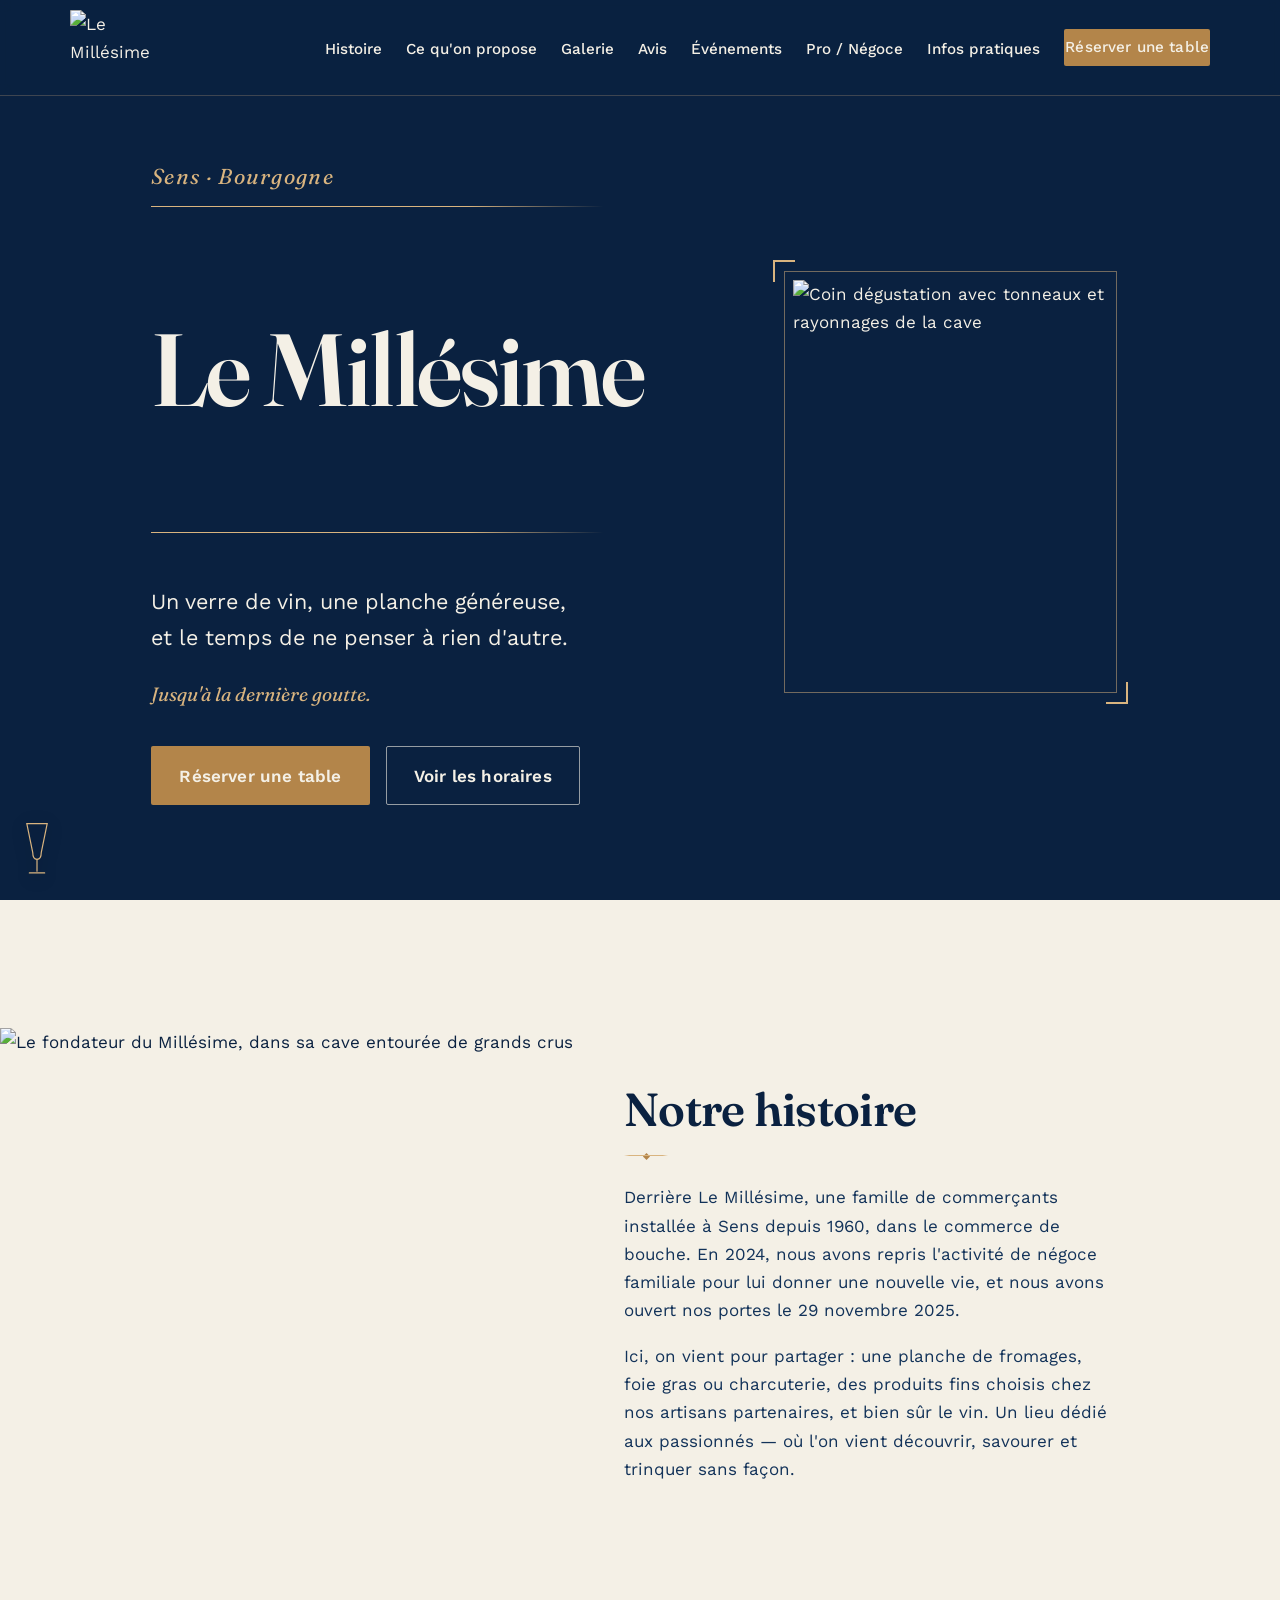
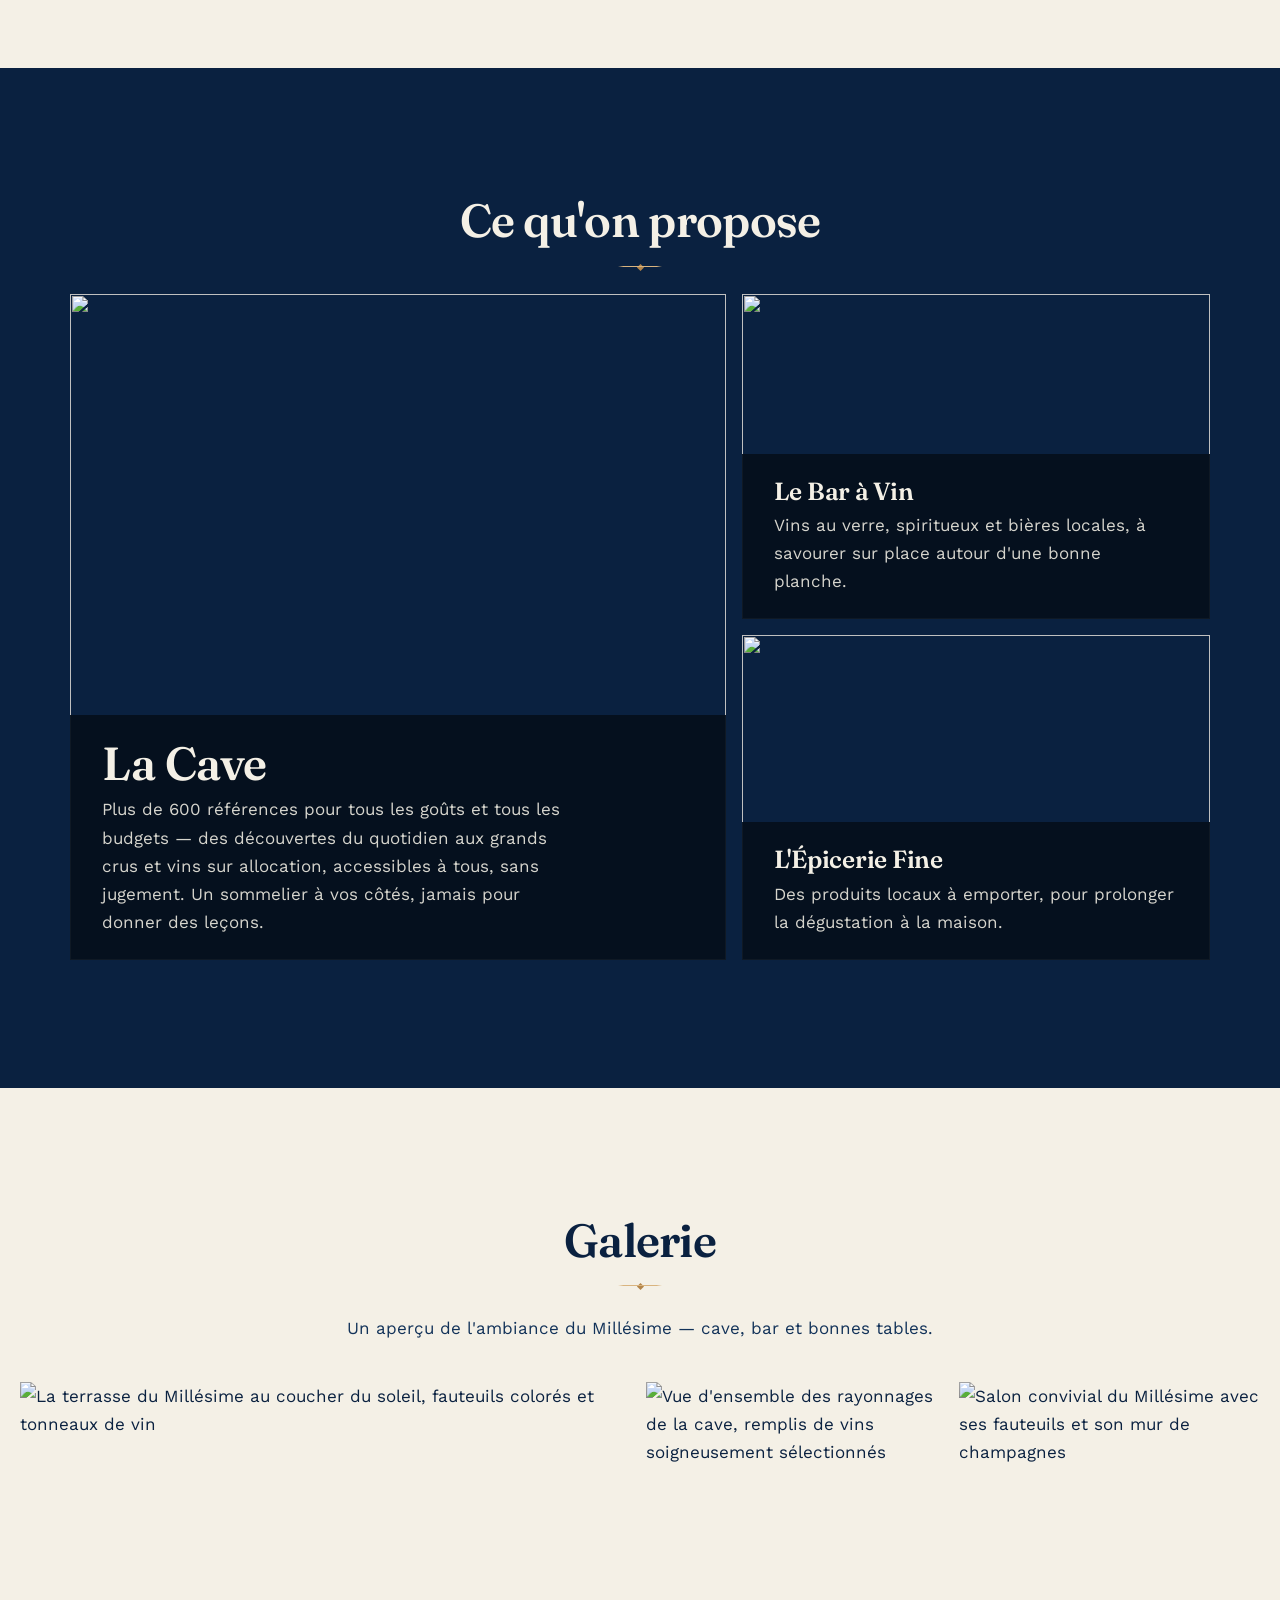
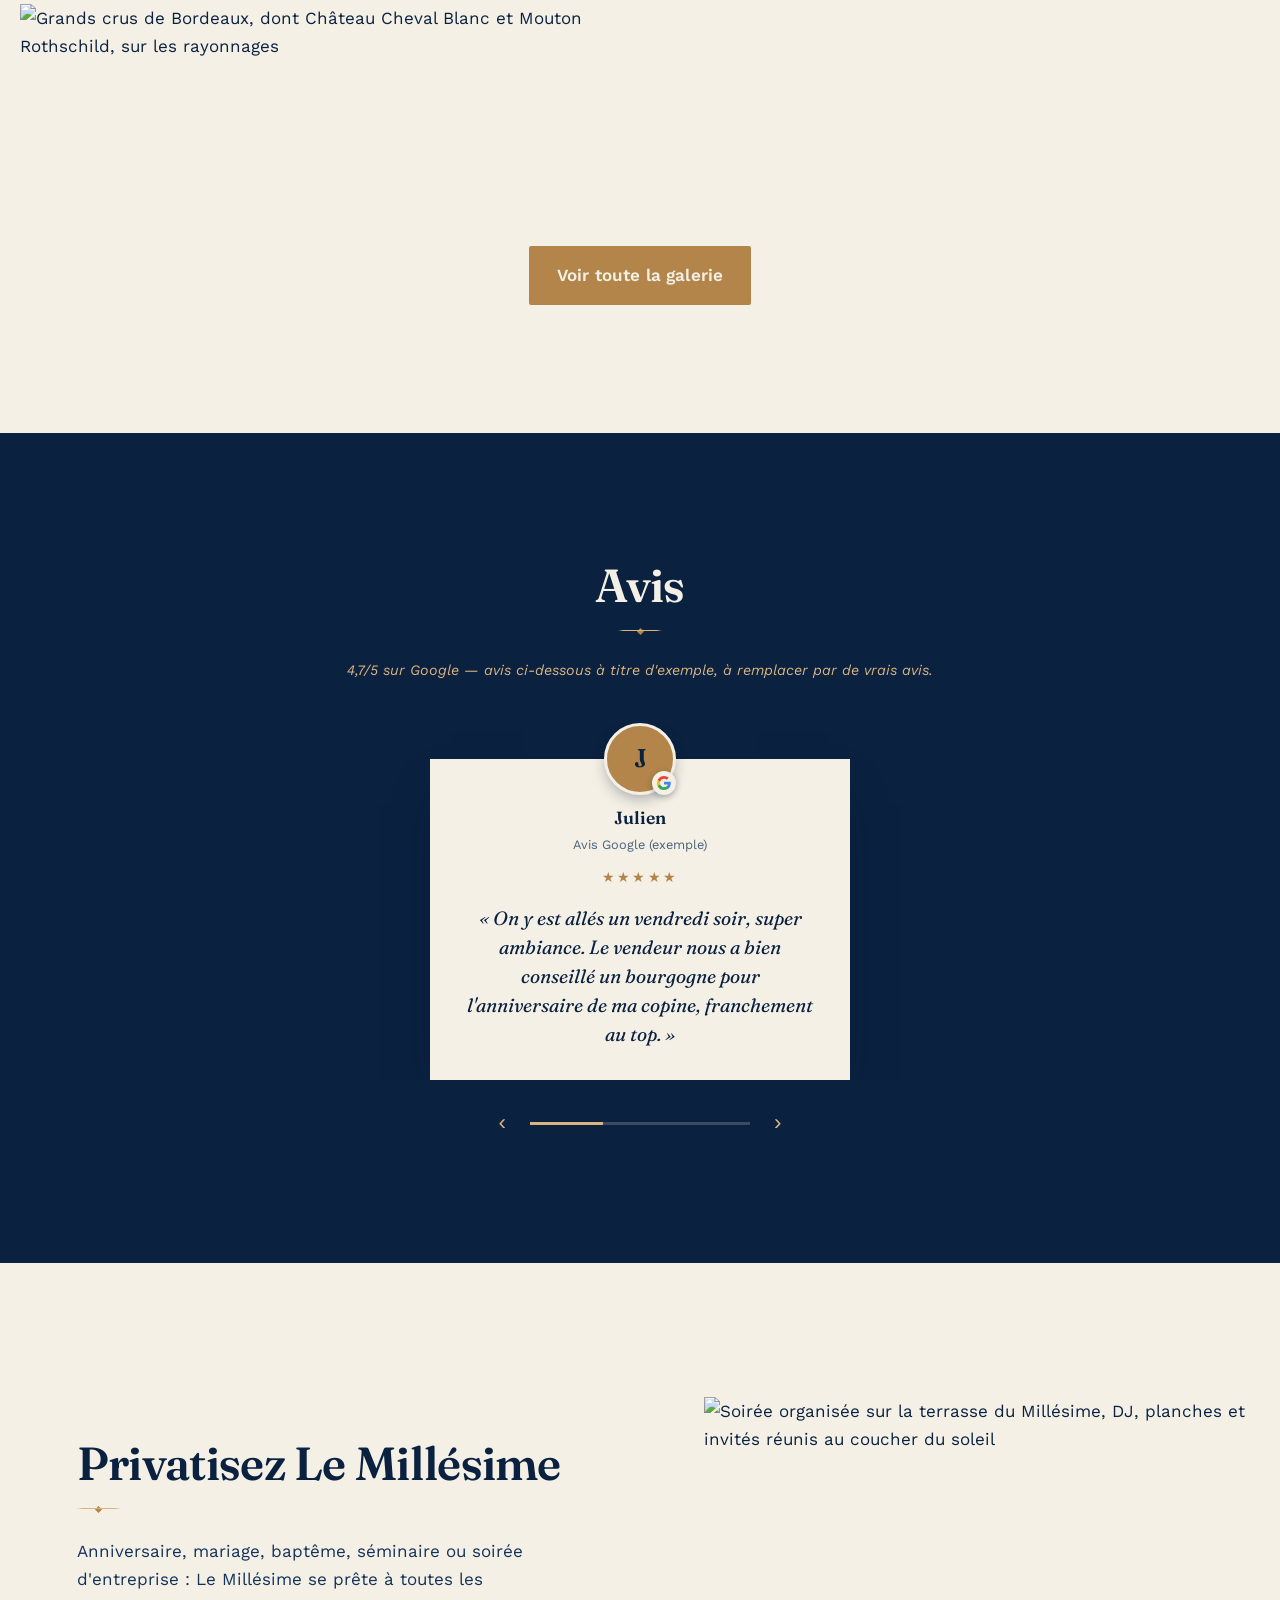
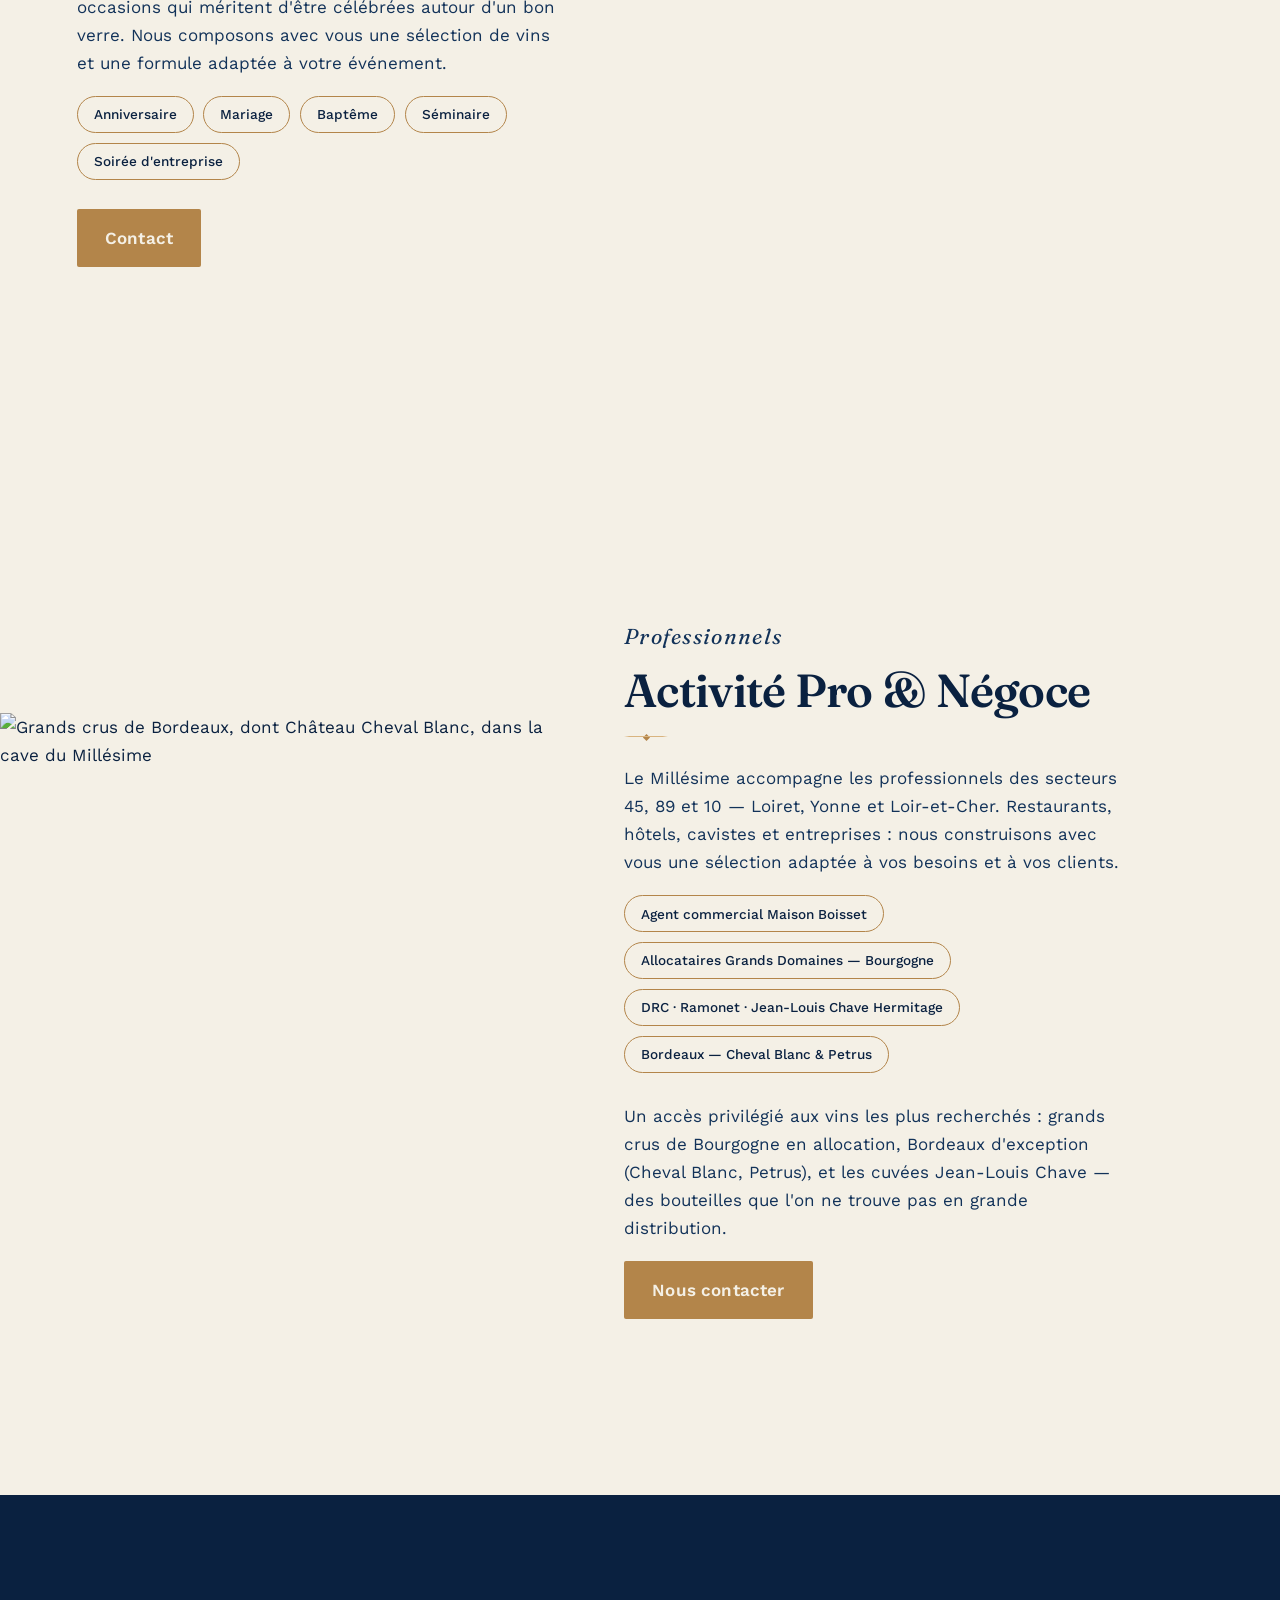
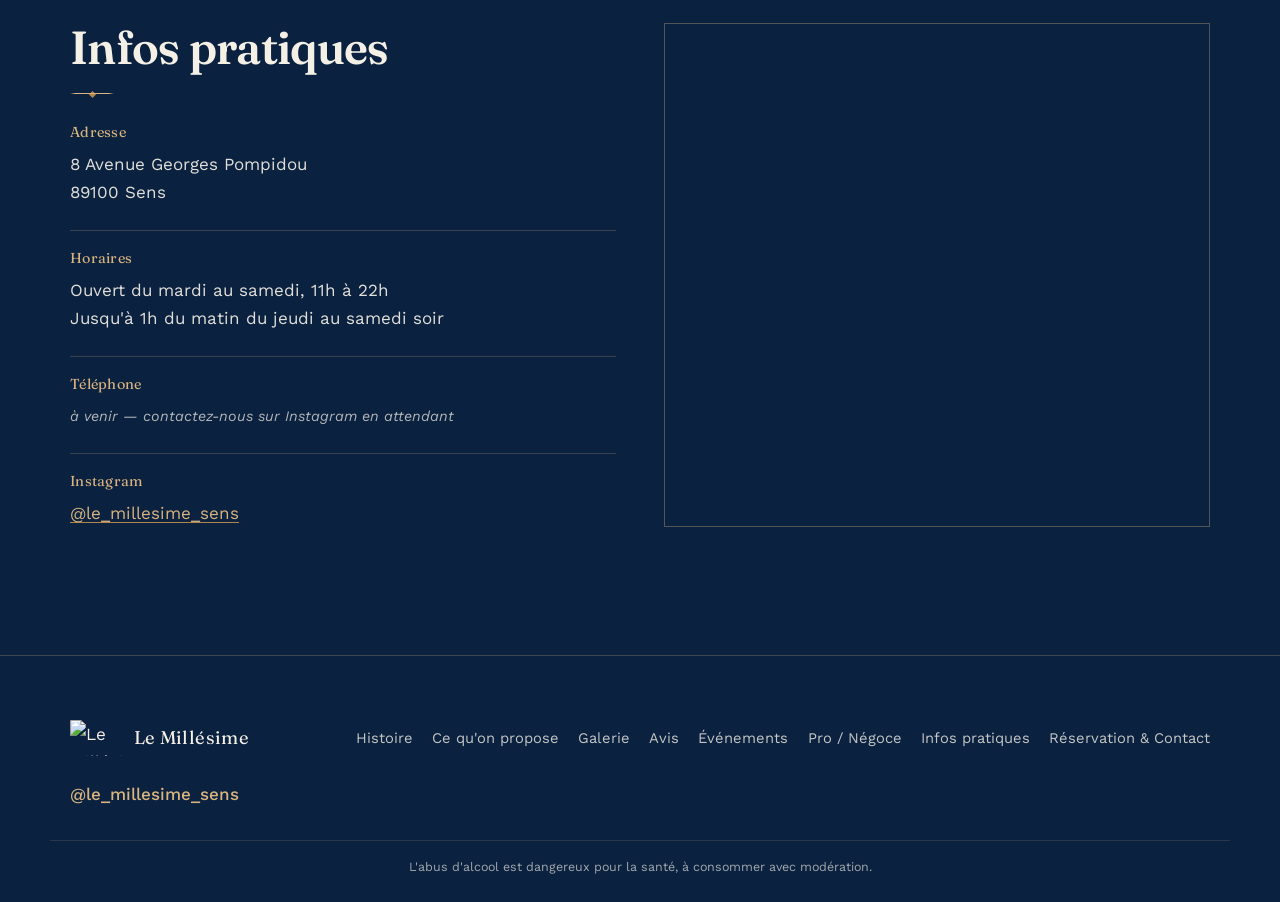
==== commit a37dac68: "Maj contenu : horaires, histoire, cave 600 réf., section Pro/Négoce, validation formulaire - Horaire" ====
--- a/index.html
+++ b/index.html
@@ -4,7 +4,7 @@
 <meta charset="UTF-8">
 <meta name="viewport" content="width=device-width, initial-scale=1.0">
 <title>Le Millésime — Cave &amp; bar à vin à Sens</title>
-<meta name="description" content="Le Millésime, cave à vin et bar à vin à Sens (Yonne) : plus de 200 références, sommelier conseil, vins au verre, planches et épicerie fine. Ouvert tous les jours de 10h à 19h, jusqu'à 1h du matin du jeudi au samedi soir.">
+<meta name="description" content="Le Millésime, cave à vin et bar à vin à Sens (Yonne) : plus de 600 références, sommelier conseil, vins au verre, planches et épicerie fine. Ouvert du mardi au samedi de 11h à 22h, jusqu'à 1h du matin du jeudi au samedi soir.">
 
 <meta property="og:type" content="website">
 <meta property="og:title" content="Le Millésime — Cave & bar à vin à Sens">
@@ -49,6 +49,7 @@
         <li><a href="galerie.html">Galerie</a></li>
         <li><a href="#avis">Avis</a></li>
         <li><a href="#evenements">Événements</a></li>
+        <li><a href="#negoce">Pro / Négoce</a></li>
         <li><a href="#infos-pratiques">Infos pratiques</a></li>
       </ul>
       <a href="contact.html" class="btn btn--gold nav-cta">Réserver une table</a>
@@ -85,8 +86,8 @@
       </figure>
       <div class="histoire__text" data-reveal>
         <h2 class="title-left">Notre histoire</h2>
-        <p>Le Millésime a ouvert ses portes à Sens le 29 novembre 2025. Un lieu convivial, chaleureux et authentique, dédié aux passionnés, aux curieux et à tous ceux qui aiment partager un bon moment autour d'un verre.</p>
-        <p>Ici, on vient pour une sélection de vins d'exception, une planche de fromages, charcuterie et foie gras, une ambiance musicale et des événements à venir. Une belle aventure qui ne fait que commencer — on vous attend nombreux pour trinquer ensemble.</p>
+        <p>Derrière Le Millésime, une famille de commerçants installée à Sens depuis 1960, dans le commerce de bouche. En 2024, nous avons repris l'activité de négoce familiale pour lui donner une nouvelle vie, et nous avons ouvert nos portes le 29 novembre 2025.</p>
+        <p>Ici, on vient pour partager : une planche de fromages, foie gras ou charcuterie, des produits fins choisis chez nos artisans partenaires, et bien sûr le vin. Un lieu dédié aux passionnés — où l'on vient découvrir, savourer et trinquer sans façon.</p>
       </div>
     </div>
   </section>
@@ -101,7 +102,7 @@
           <div class="propose__body">
             <div class="propose__caption">
               <h3>La Cave</h3>
-              <p>Plus de 200 références sélectionnées avec soin, et un sommelier pour vous guider sans jamais vous prendre de haut.</p>
+              <p>Plus de 600 références pour tous les goûts et tous les budgets — des découvertes du quotidien aux grands crus et vins sur allocation, accessibles à tous, sans jugement. Un sommelier à vos côtés, jamais pour donner des leçons.</p>
             </div>
           </div>
         </article>
@@ -240,6 +241,28 @@
     </div>
   </section>
 
+  <!-- ACTIVITÉ PRO / NÉGOCE -->
+  <section id="negoce" class="section negoce">
+    <div class="histoire__grid">
+      <figure class="histoire__figure" data-reveal="media">
+        <img src="assets/img/gallery-bordeaux.jpg" alt="Grands crus de Bordeaux, dont Château Cheval Blanc, dans la cave du Millésime" width="1200" height="1600" loading="lazy">
+      </figure>
+      <div class="histoire__text" data-reveal>
+        <p class="eyebrow-quiet">Professionnels</p>
+        <h2 class="title-left">Activité Pro &amp; Négoce</h2>
+        <p>Le Millésime accompagne les professionnels des secteurs 45, 89 et 10 — Loiret, Yonne et Loir-et-Cher. Restaurants, hôtels, cavistes et entreprises : nous construisons avec vous une sélection adaptée à vos besoins et à vos clients.</p>
+        <ul class="tag-list">
+          <li class="tag">Agent commercial Maison Boisset</li>
+          <li class="tag">Allocataires Grands Domaines — Bourgogne</li>
+          <li class="tag">DRC · Ramonet · Jean-Louis Chave Hermitage</li>
+          <li class="tag">Bordeaux — Cheval Blanc &amp; Petrus</li>
+        </ul>
+        <p>Un accès privilégié aux vins les plus recherchés : grands crus de Bourgogne en allocation, Bordeaux d'exception (Cheval Blanc, Petrus), et les cuvées Jean-Louis Chave — des bouteilles que l'on ne trouve pas en grande distribution.</p>
+        <a href="contact.html" class="btn btn--gold">Nous contacter</a>
+      </div>
+    </div>
+  </section>
+
   <!-- INFOS PRATIQUES -->
   <section id="infos-pratiques" class="section infos">
     <div class="section__inner infos__grid">
@@ -252,7 +275,7 @@
           </div>
           <div>
             <dt>Horaires</dt>
-            <dd>Ouvert tous les jours de 10h à 19h<br>Jusqu'à 1h du matin du jeudi au samedi soir</dd>
+            <dd>Ouvert du mardi au samedi, 11h à 22h<br>Jusqu'à 1h du matin du jeudi au samedi soir</dd>
           </div>
           <div>
             <dt>Téléphone</dt>
@@ -291,6 +314,7 @@
         <li><a href="galerie.html">Galerie</a></li>
         <li><a href="#avis">Avis</a></li>
         <li><a href="#evenements">Événements</a></li>
+        <li><a href="#negoce">Pro / Négoce</a></li>
         <li><a href="#infos-pratiques">Infos pratiques</a></li>
         <li><a href="contact.html">Réservation &amp; Contact</a></li>
       </ul>
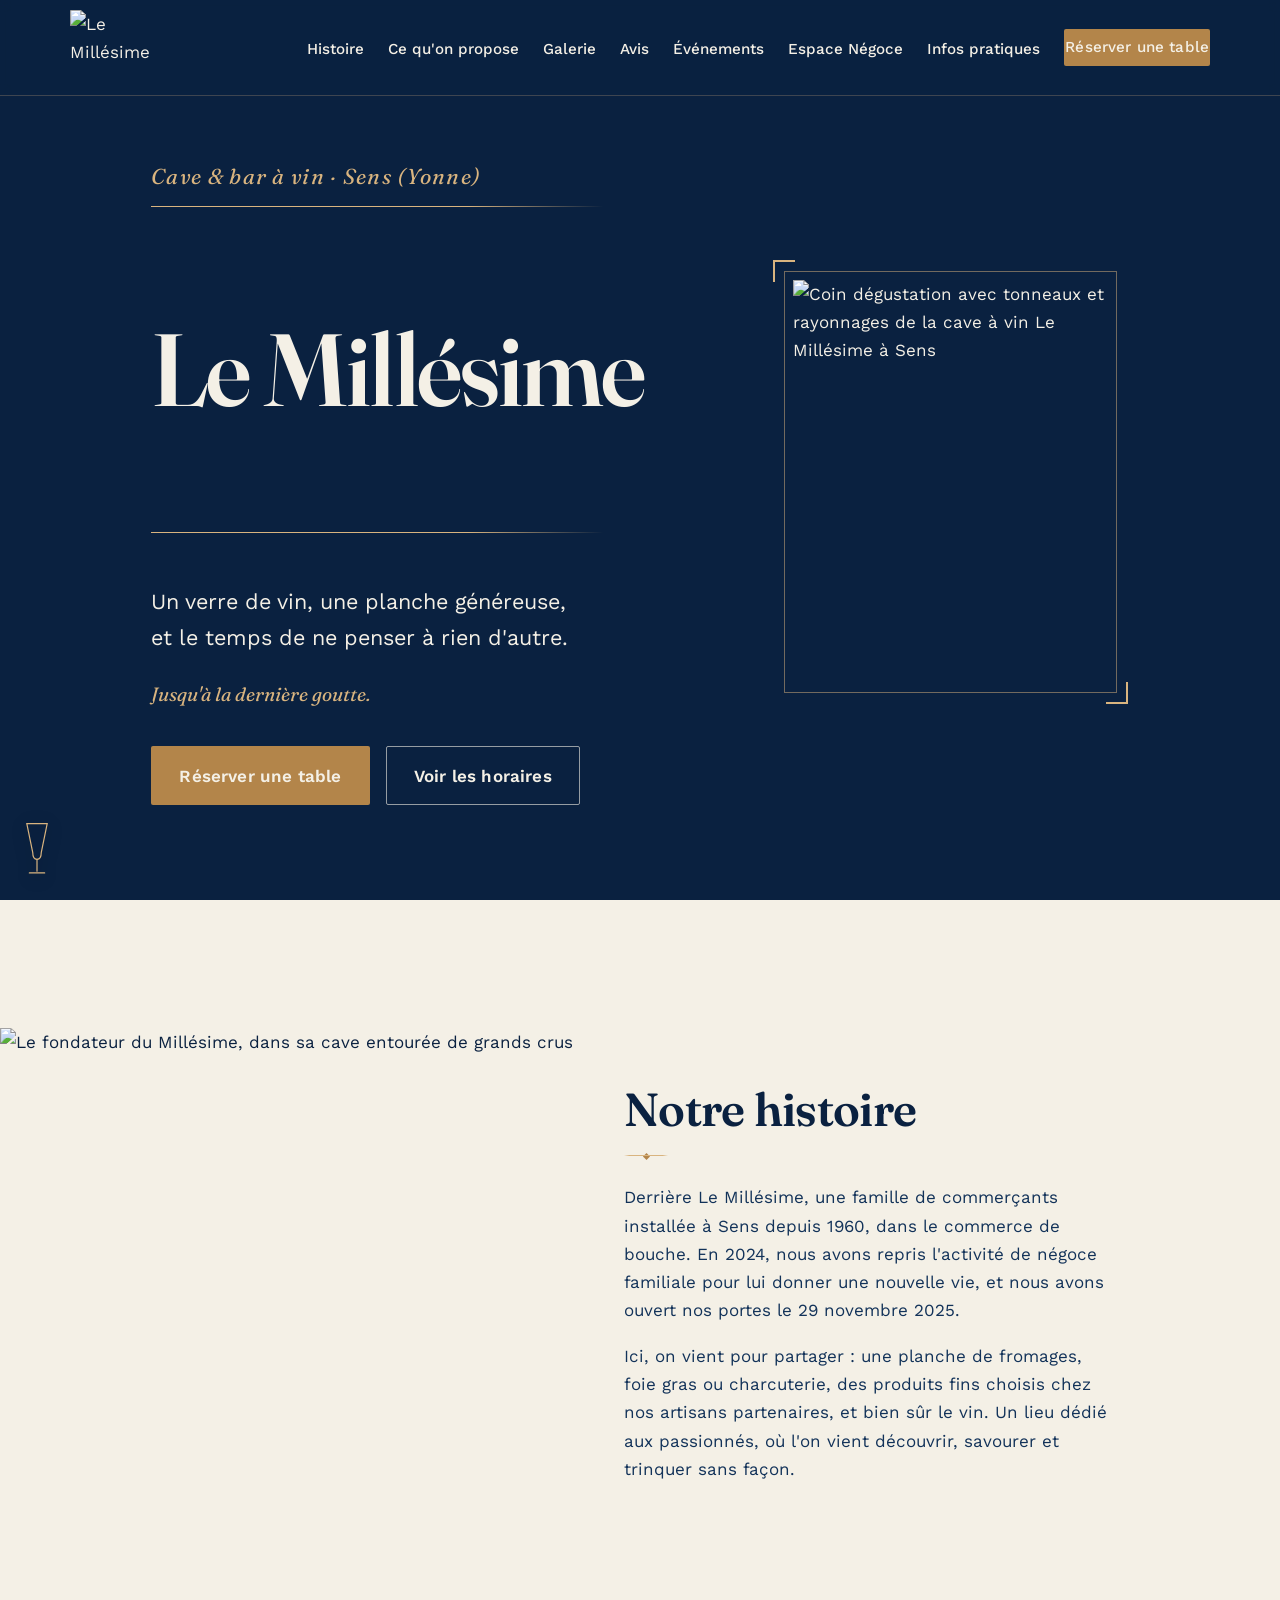
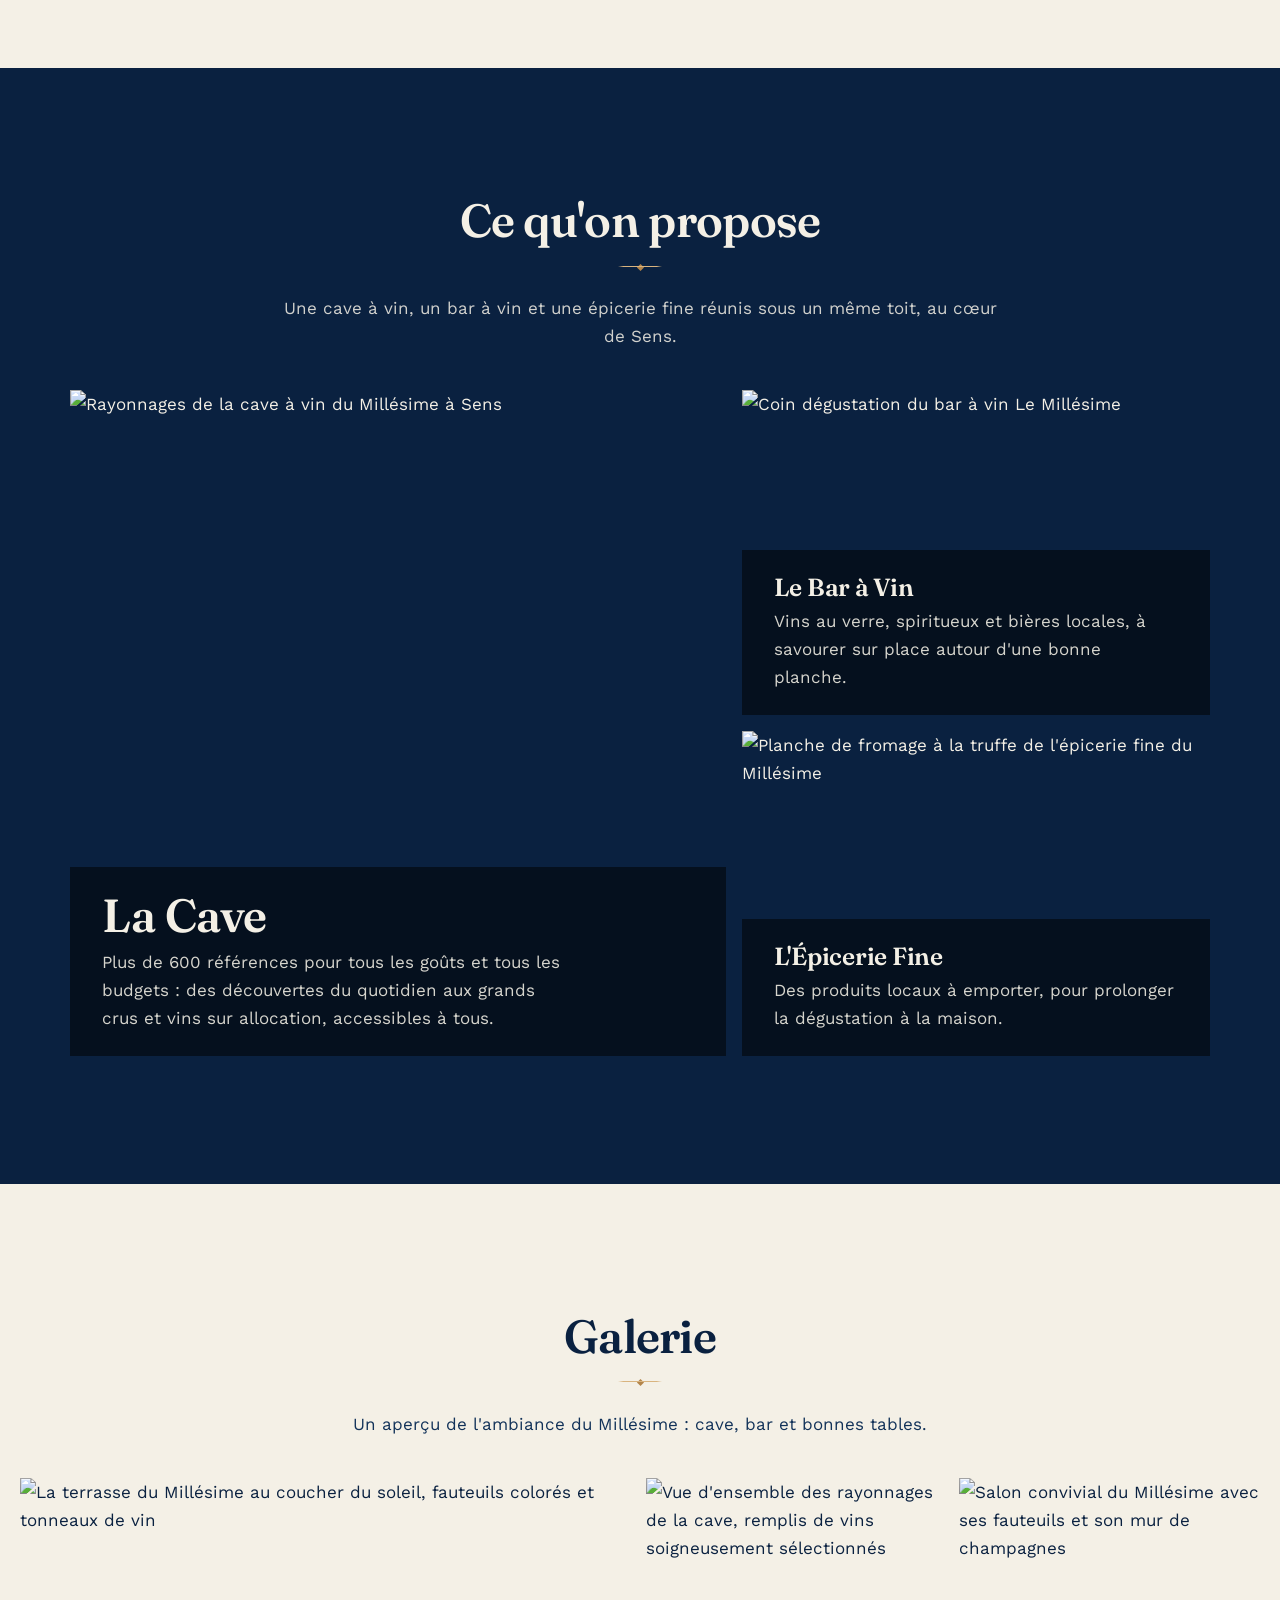
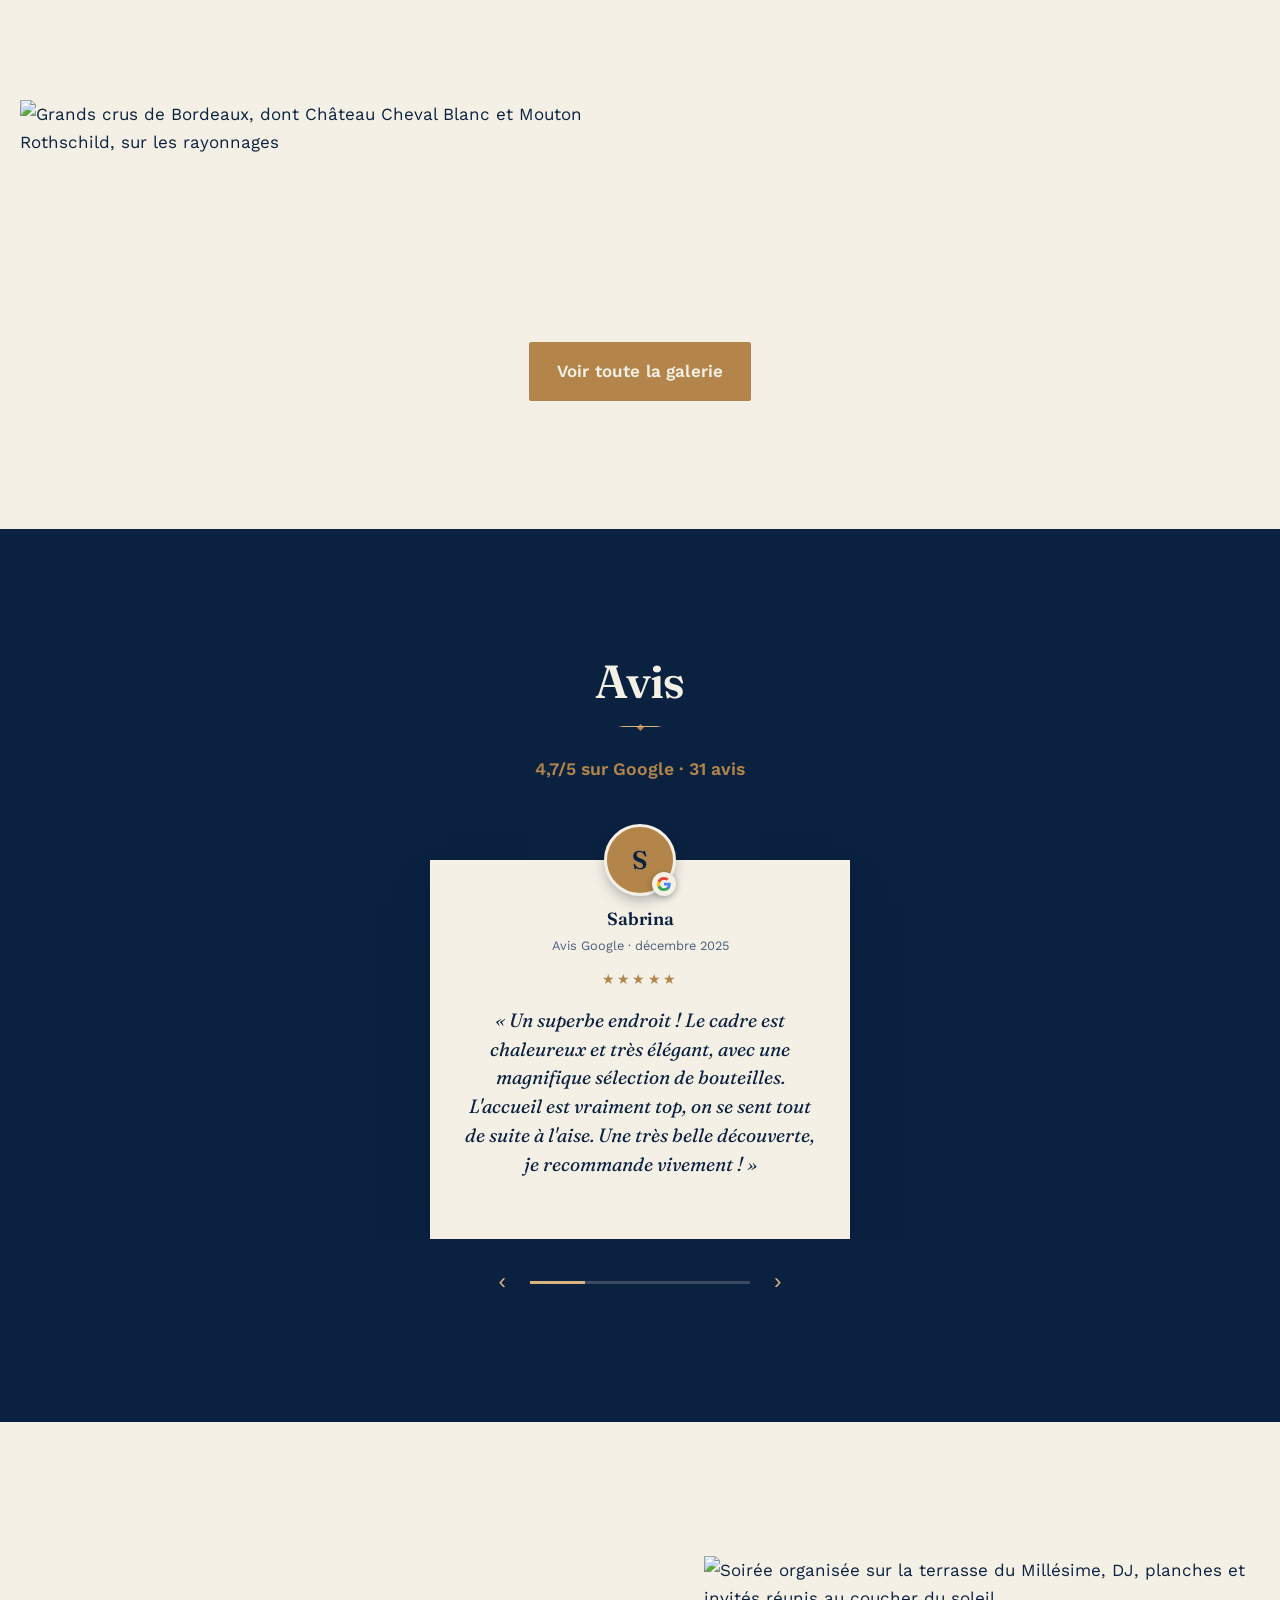
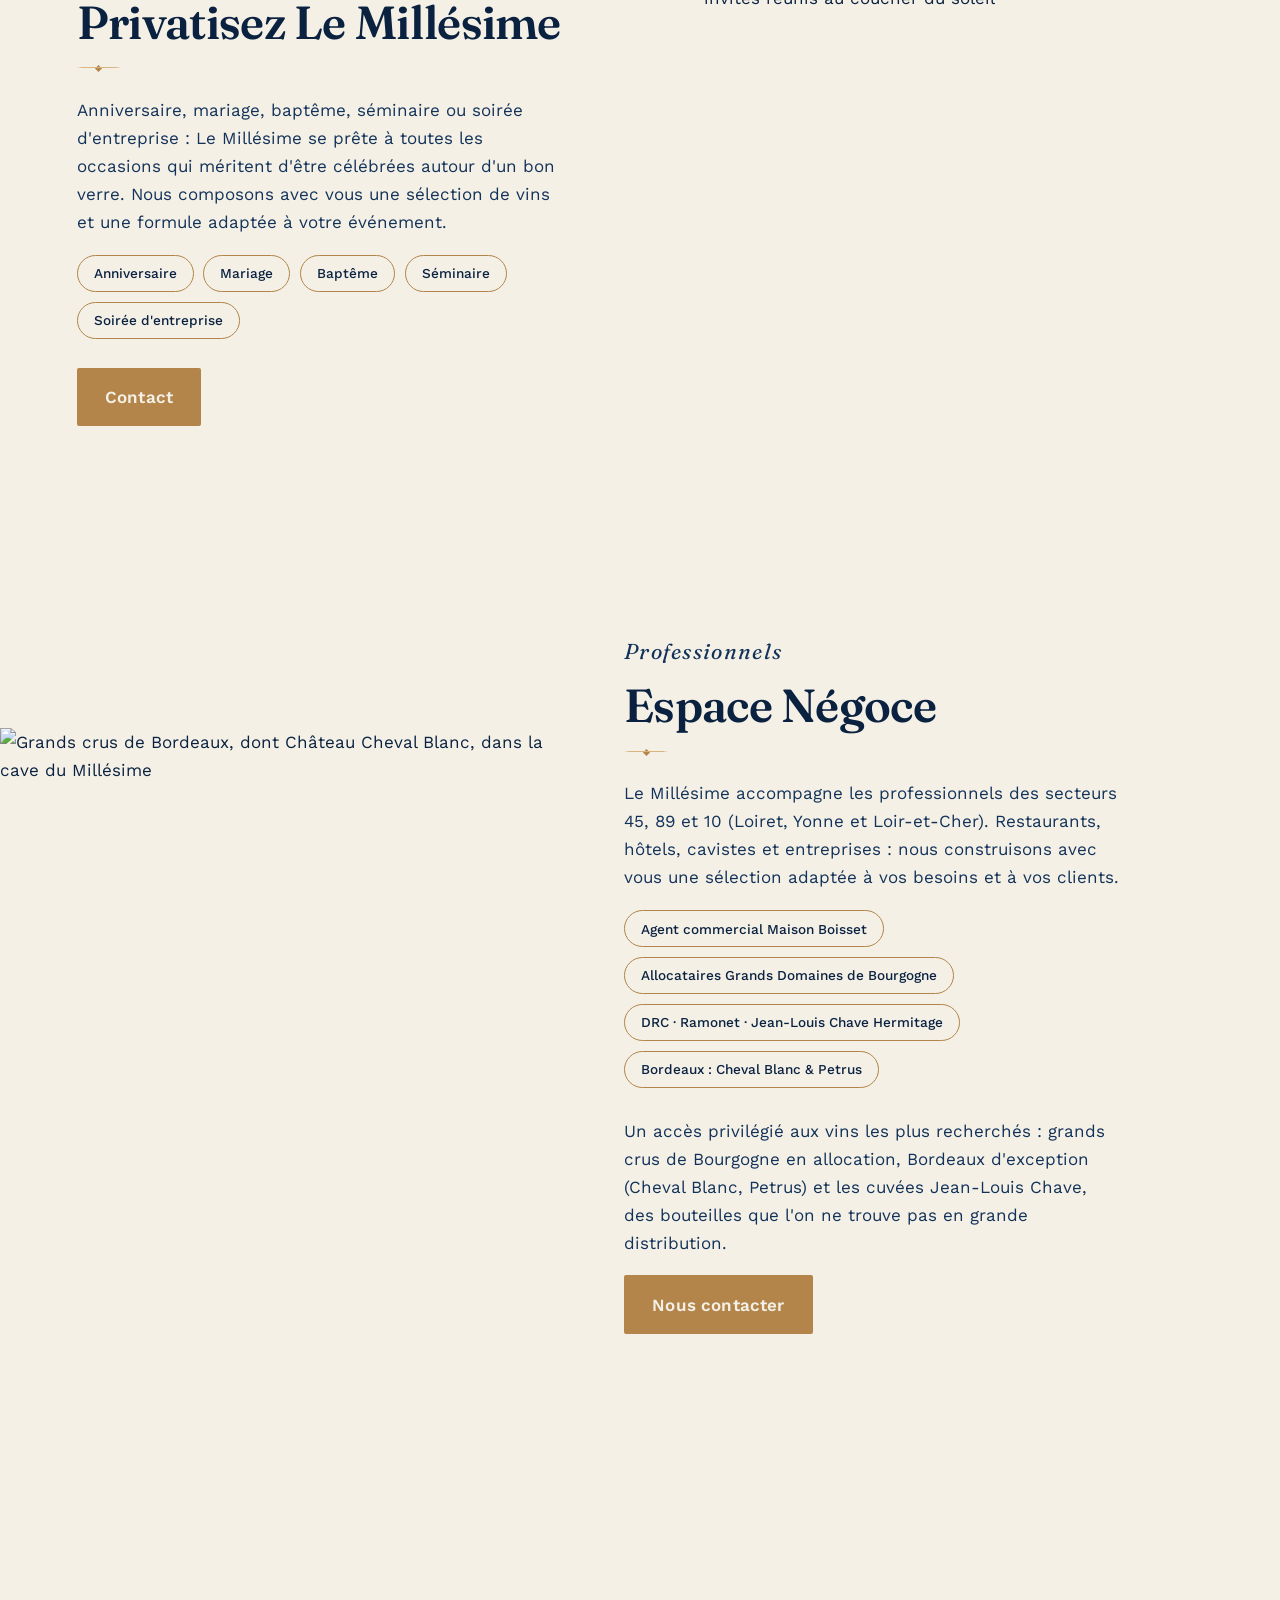
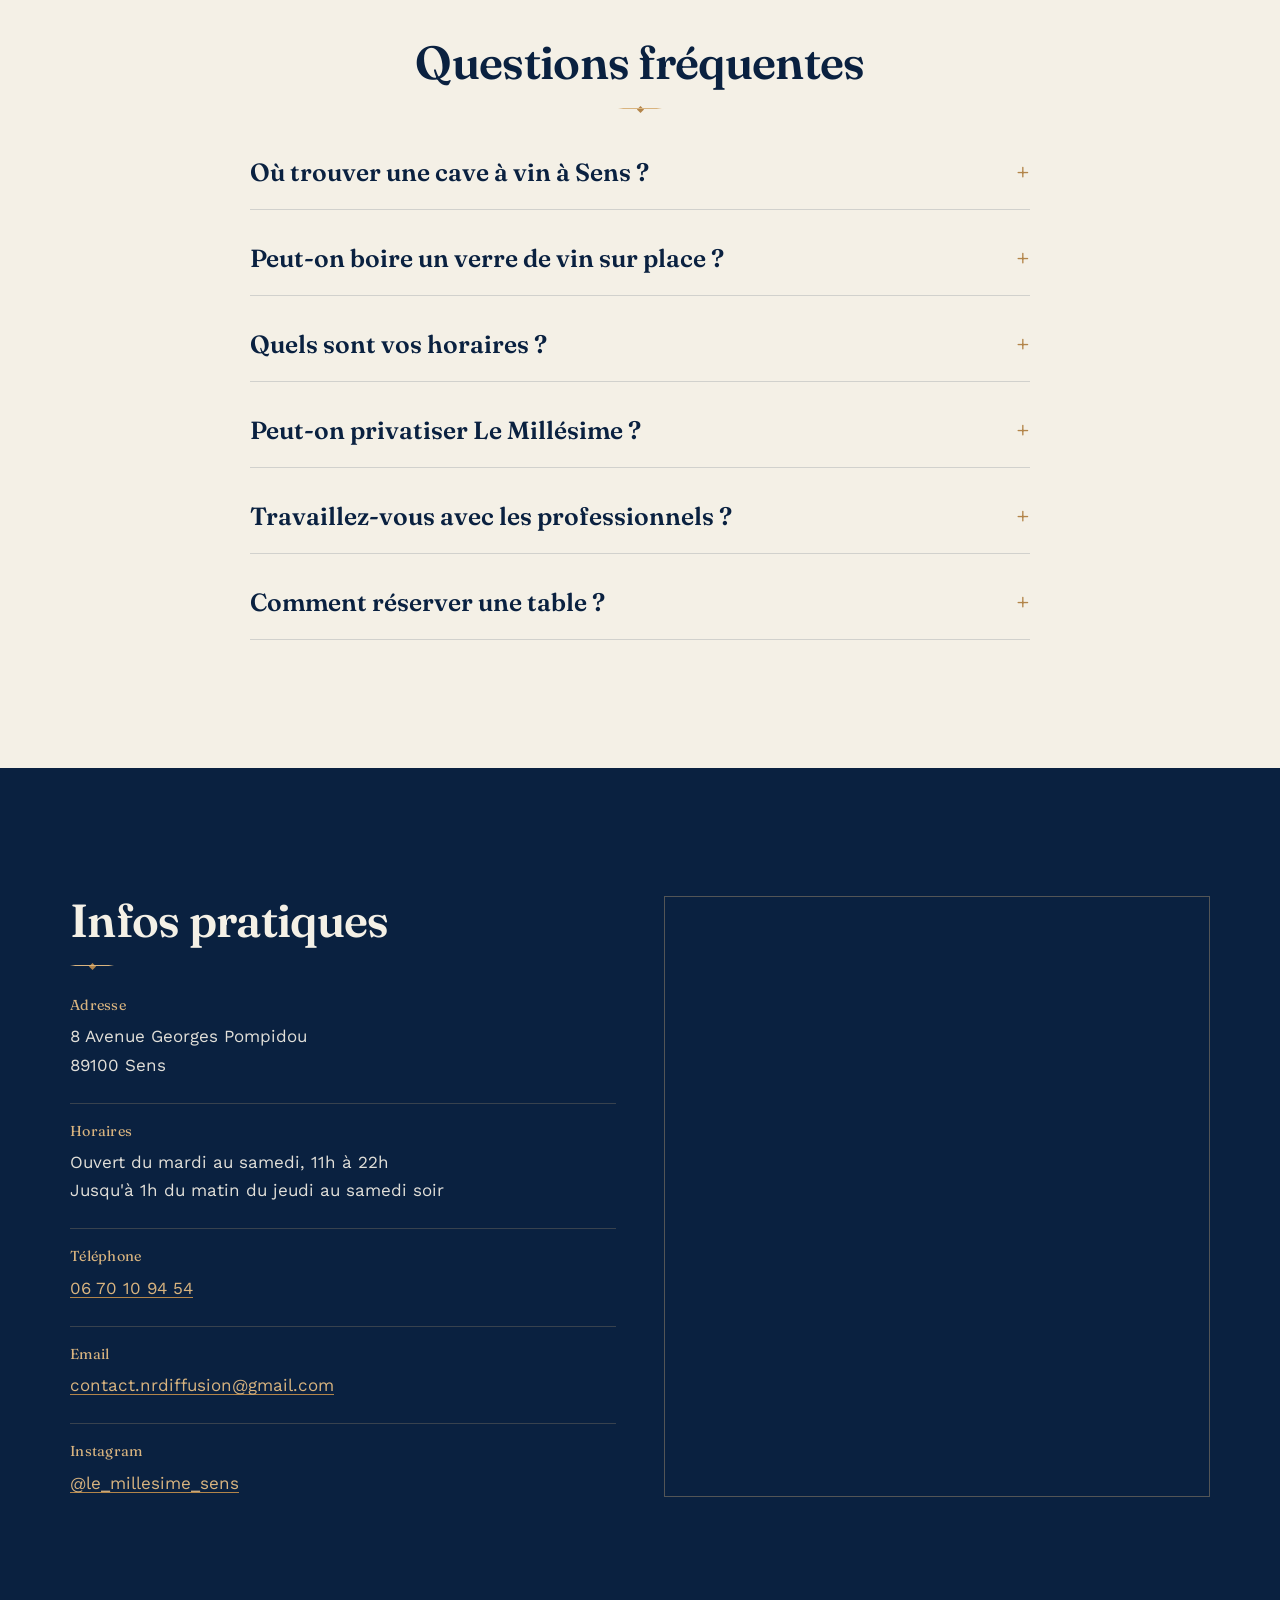
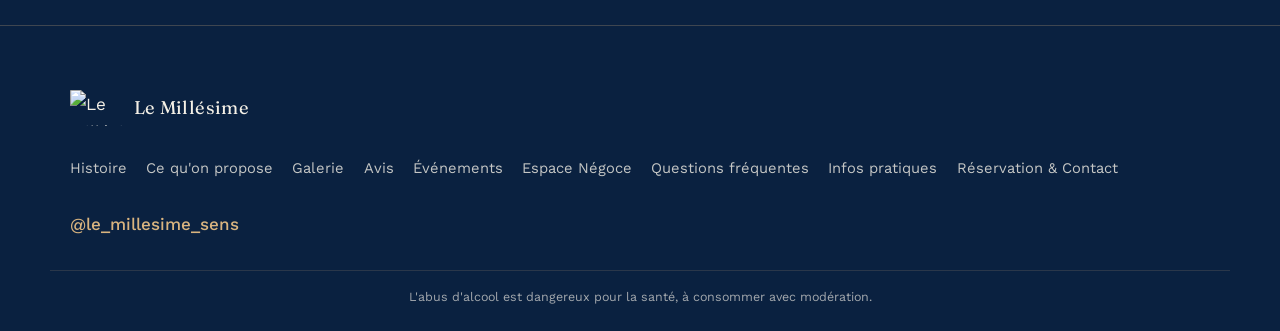
==== commit 07c8d6ba: "Synchronise le dépôt avec le site en ligne + passe SEO et formulaire - Rattrape la version déployée " ====
--- a/index.html
+++ b/index.html
@@ -3,19 +3,91 @@
 <head>
 <meta charset="UTF-8">
 <meta name="viewport" content="width=device-width, initial-scale=1.0">
-<title>Le Millésime — Cave &amp; bar à vin à Sens</title>
-<meta name="description" content="Le Millésime, cave à vin et bar à vin à Sens (Yonne) : plus de 600 références, sommelier conseil, vins au verre, planches et épicerie fine. Ouvert du mardi au samedi de 11h à 22h, jusqu'à 1h du matin du jeudi au samedi soir.">
+<title>Le Millésime — Cave à vin &amp; bar à vin à Sens (Yonne)</title>
+<meta name="description" content="Le Millésime, cave à vin et bar à vin à Sens (89100) : plus de 600 références, grands crus de Bourgogne, vins au verre, planches et épicerie fine. Ouvert du mardi au samedi, jusqu'à 1h du jeudi au samedi.">
+<link rel="canonical" href="https://le-millesime.fr/">
+<meta name="robots" content="index, follow, max-image-preview:large">
 
 <meta property="og:type" content="website">
-<meta property="og:title" content="Le Millésime — Cave & bar à vin à Sens">
-<meta property="og:description" content="Cave à vin et bar à vin à Sens : plus de 200 références, sommelier conseil, planches et épicerie fine. Jusqu'à la dernière goutte.">
-<meta property="og:image" content="assets/img/gallery-terrasse.jpg">
+<meta property="og:site_name" content="Le Millésime">
+<meta property="og:url" content="https://le-millesime.fr/">
+<meta property="og:title" content="Le Millésime — Cave à vin &amp; bar à vin à Sens">
+<meta property="og:description" content="Cave à vin et bar à vin à Sens : plus de 600 références, vins au verre, planches et épicerie fine. Jusqu'à la dernière goutte.">
+<meta property="og:image" content="https://le-millesime.fr/assets/img/gallery-terrasse.jpg">
 <meta property="og:locale" content="fr_FR">
 
 <meta name="twitter:card" content="summary_large_image">
-<meta name="twitter:title" content="Le Millésime — Cave & bar à vin à Sens">
-<meta name="twitter:description" content="Cave à vin et bar à vin à Sens : plus de 200 références, sommelier conseil, planches et épicerie fine. Jusqu'à la dernière goutte.">
-<meta name="twitter:image" content="assets/img/gallery-terrasse.jpg">
+<meta name="twitter:title" content="Le Millésime — Cave à vin &amp; bar à vin à Sens">
+<meta name="twitter:description" content="Cave à vin et bar à vin à Sens : plus de 600 références, vins au verre, planches et épicerie fine. Jusqu'à la dernière goutte.">
+<meta name="twitter:image" content="https://le-millesime.fr/assets/img/gallery-terrasse.jpg">
+
+<script type="application/ld+json">
+{
+  "@context": "https://schema.org",
+  "@graph": [
+    {
+      "@type": ["BarOrPub", "LiquorStore"],
+      "@id": "https://le-millesime.fr/#etablissement",
+      "name": "Le Millésime",
+      "alternateName": ["Le Millésime Sens", "Cave Le Millésime", "Bar à vin Le Millésime"],
+      "description": "Cave à vin et bar à vin à Sens (Yonne) : plus de 600 références, des vins du quotidien aux grands crus de Bourgogne et de Bordeaux, vins au verre, spiritueux, bières locales, planches de fromages et de charcuterie, épicerie fine, privatisation d'événements et négoce pour les professionnels.",
+      "slogan": "Jusqu'à la dernière goutte.",
+      "url": "https://le-millesime.fr/",
+      "telephone": "+33670109454",
+      "email": "contact.nrdiffusion@gmail.com",
+      "logo": "https://le-millesime.fr/assets/logo.png",
+      "image": [
+        "https://le-millesime.fr/assets/img/gallery-terrasse.jpg",
+        "https://le-millesime.fr/assets/img/gallery-cave.jpg",
+        "https://le-millesime.fr/assets/img/gallery-salon.jpg",
+        "https://le-millesime.fr/assets/img/gallery-bordeaux.jpg"
+      ],
+      "foundingDate": "2025-11-29",
+      "address": {
+        "@type": "PostalAddress",
+        "streetAddress": "8 Avenue Georges Pompidou",
+        "postalCode": "89100",
+        "addressLocality": "Sens",
+        "addressRegion": "Bourgogne-Franche-Comté",
+        "addressCountry": "FR"
+      },
+      "hasMap": "https://www.google.com/maps?q=8+Avenue+Georges+Pompidou,+89100+Sens",
+      "openingHoursSpecification": [
+        { "@type": "OpeningHoursSpecification", "dayOfWeek": ["Tuesday", "Wednesday"], "opens": "11:00", "closes": "22:00" },
+        { "@type": "OpeningHoursSpecification", "dayOfWeek": ["Thursday", "Friday", "Saturday"], "opens": "11:00", "closes": "01:00" }
+      ],
+      "areaServed": [
+        { "@type": "City", "name": "Sens" },
+        { "@type": "AdministrativeArea", "name": "Yonne" }
+      ],
+      "servesCuisine": ["Planches apéritives", "Fromages", "Charcuterie", "Foie gras"],
+      "acceptsReservations": true,
+      "knowsAbout": ["Vins de Bourgogne", "Grands crus", "Vins de Bordeaux", "Champagne", "Spiritueux", "Accords mets et vins"],
+      "sameAs": ["https://www.instagram.com/le_millesime_sens/"]
+    },
+    {
+      "@type": "WebSite",
+      "@id": "https://le-millesime.fr/#site",
+      "url": "https://le-millesime.fr/",
+      "name": "Le Millésime — Cave & bar à vin à Sens",
+      "inLanguage": "fr-FR",
+      "publisher": { "@id": "https://le-millesime.fr/#etablissement" }
+    },
+    {
+      "@type": "FAQPage",
+      "@id": "https://le-millesime.fr/#faq",
+      "mainEntity": [
+        { "@type": "Question", "name": "Où trouver une cave à vin à Sens ?", "acceptedAnswer": { "@type": "Answer", "text": "Le Millésime est une cave à vin et un bar à vin situé 8 Avenue Georges Pompidou, 89100 Sens. On y trouve plus de 600 références, des vins du quotidien aux grands crus de Bourgogne et de Bordeaux, avec les conseils d'un sommelier." } },
+        { "@type": "Question", "name": "Peut-on boire un verre de vin sur place à Sens ?", "acceptedAnswer": { "@type": "Answer", "text": "Oui. Le bar à vin du Millésime sert des vins au verre, des spiritueux et des bières locales, à accompagner de planches de fromages, de charcuterie ou de foie gras, en salle ou en terrasse." } },
+        { "@type": "Question", "name": "Quels sont les horaires du Millésime ?", "acceptedAnswer": { "@type": "Answer", "text": "Le Millésime est ouvert du mardi au samedi de 11h à 22h, et jusqu'à 1h du matin les jeudis, vendredis et samedis soir. Fermé le dimanche et le lundi." } },
+        { "@type": "Question", "name": "Peut-on privatiser Le Millésime pour un événement ?", "acceptedAnswer": { "@type": "Answer", "text": "Oui. Le Millésime se privatise pour les anniversaires, mariages, baptêmes, séminaires et soirées d'entreprise, avec une sélection de vins et une formule adaptées à chaque événement." } },
+        { "@type": "Question", "name": "Le Millésime travaille-t-il avec les professionnels ?", "acceptedAnswer": { "@type": "Answer", "text": "Oui. L'Espace Négoce accompagne restaurants, hôtels, cavistes et entreprises avec une sélection sur mesure et un accès à des vins rares : grands crus de Bourgogne en allocation, Bordeaux d'exception et cuvées Jean-Louis Chave." } },
+        { "@type": "Question", "name": "Comment réserver une table au Millésime ?", "acceptedAnswer": { "@type": "Answer", "text": "Par le formulaire de réservation sur le-millesime.fr, par téléphone au 06 70 10 94 54 ou par message sur Instagram (@le_millesime_sens)." } }
+      ]
+    }
+  ]
+}
+</script>
 
 <link rel="icon" type="image/svg+xml" href="assets/favicon.svg">
 
@@ -24,6 +96,18 @@
 <link href="https://fonts.googleapis.com/css2?family=Fraunces:opsz,wght@9..144,400;9..144,500;9..144,600;9..144,700&family=Work+Sans:wght@400;500;600&display=swap" rel="stylesheet">
 
 <link rel="stylesheet" href="style.css">
+<style>
+  .faq { background: var(--creme); }
+  .faq__inner { max-width: 820px; }
+  .faq__list { display: grid; gap: var(--sp-3); }
+  .faq__item { border-bottom: 1px solid rgba(10, 33, 64, 0.15); padding: var(--sp-4) 0; }
+  .faq__item summary { cursor: pointer; font-family: var(--font-serif); font-size: var(--fs-h3); font-weight: 600; color: var(--marine-dark); list-style: none; display: flex; justify-content: space-between; gap: var(--sp-4); }
+  .faq__item summary::-webkit-details-marker { display: none; }
+  .faq__item summary::after { content: "+"; color: var(--or); flex: 0 0 auto; transition: transform var(--dur) var(--ease); }
+  .faq__item[open] summary::after { transform: rotate(45deg); }
+  .faq__item p { margin: var(--sp-3) 0 0; color: var(--marine); max-width: 65ch; }
+  .faq__item a { color: var(--marine-dark); }
+</style>
 </head>
 <body>
 
@@ -49,7 +133,7 @@
         <li><a href="galerie.html">Galerie</a></li>
         <li><a href="#avis">Avis</a></li>
         <li><a href="#evenements">Événements</a></li>
-        <li><a href="#negoce">Pro / Négoce</a></li>
+        <li><a href="#negoce">Espace Négoce</a></li>
         <li><a href="#infos-pratiques">Infos pratiques</a></li>
       </ul>
       <a href="contact.html" class="btn btn--gold nav-cta">Réserver une table</a>
@@ -63,7 +147,7 @@
   <section class="hero">
     <div class="hero__content">
       <div class="hero__text">
-        <p class="eyebrow-quiet">Sens · Bourgogne</p>
+        <p class="eyebrow-quiet">Cave &amp; bar à vin · Sens (Yonne)</p>
         <h1 class="hero__title">Le Millésime</h1>
         <p class="hero__tagline">Un verre de vin, une planche généreuse, et le temps de ne penser à rien d'autre.</p>
         <p class="hero__slogan">Jusqu'à la dernière goutte.</p>
@@ -73,7 +157,7 @@
         </div>
       </div>
       <figure class="hero__photo">
-        <img src="assets/img/hero-medaillon-cave.jpg" alt="Coin dégustation avec tonneaux et rayonnages de la cave" width="765" height="1020" loading="lazy" style="object-position: center 8%;">
+        <img src="assets/img/hero-medaillon-cave.jpg" alt="Coin dégustation avec tonneaux et rayonnages de la cave à vin Le Millésime à Sens" width="765" height="1020" fetchpriority="high" style="object-position: center 8%;">
       </figure>
     </div>
   </section>
@@ -87,7 +171,7 @@
       <div class="histoire__text" data-reveal>
         <h2 class="title-left">Notre histoire</h2>
         <p>Derrière Le Millésime, une famille de commerçants installée à Sens depuis 1960, dans le commerce de bouche. En 2024, nous avons repris l'activité de négoce familiale pour lui donner une nouvelle vie, et nous avons ouvert nos portes le 29 novembre 2025.</p>
-        <p>Ici, on vient pour partager : une planche de fromages, foie gras ou charcuterie, des produits fins choisis chez nos artisans partenaires, et bien sûr le vin. Un lieu dédié aux passionnés — où l'on vient découvrir, savourer et trinquer sans façon.</p>
+        <p>Ici, on vient pour partager : une planche de fromages, foie gras ou charcuterie, des produits fins choisis chez nos artisans partenaires, et bien sûr le vin. Un lieu dédié aux passionnés, où l'on vient découvrir, savourer et trinquer sans façon.</p>
       </div>
     </div>
   </section>
@@ -96,18 +180,19 @@
   <section id="propose" class="section propose">
     <div class="section__inner">
       <h2 class="section__title">Ce qu'on propose</h2>
+      <p class="section__intro" style="color:var(--creme);opacity:.85;">Une cave à vin, un bar à vin et une épicerie fine réunis sous un même toit, au cœur de Sens.</p>
       <div class="propose__grid">
         <article class="propose__card propose__card--cave" data-reveal="media">
-          <img src="assets/img/gallery-cave.jpg" alt="" width="1200" height="1600" loading="lazy">
+          <img src="assets/img/gallery-cave.jpg" alt="Rayonnages de la cave à vin du Millésime à Sens" width="1200" height="1600" loading="lazy">
           <div class="propose__body">
             <div class="propose__caption">
               <h3>La Cave</h3>
-              <p>Plus de 600 références pour tous les goûts et tous les budgets — des découvertes du quotidien aux grands crus et vins sur allocation, accessibles à tous, sans jugement. Un sommelier à vos côtés, jamais pour donner des leçons.</p>
+              <p>Plus de 600 références pour tous les goûts et tous les budgets : des découvertes du quotidien aux grands crus et vins sur allocation, accessibles à tous.</p>
             </div>
           </div>
         </article>
         <article class="propose__card propose__card--bar" data-reveal="media">
-          <img src="assets/img/gallery-degustation.jpg" alt="" width="900" height="1600" loading="lazy">
+          <img src="assets/img/gallery-degustation.jpg" alt="Coin dégustation du bar à vin Le Millésime" width="900" height="1600" loading="lazy">
           <div class="propose__body">
             <div class="propose__caption">
               <h3>Le Bar à Vin</h3>
@@ -116,7 +201,7 @@
           </div>
         </article>
         <article class="propose__card propose__card--epicerie" data-reveal="media">
-          <img src="assets/img/gallery-truffe.jpg" alt="" width="1350" height="1800" loading="lazy">
+          <img src="assets/img/gallery-truffe.jpg" alt="Planche de fromage à la truffe de l'épicerie fine du Millésime" width="1350" height="1800" loading="lazy">
           <div class="propose__body">
             <div class="propose__caption">
               <h3>L'Épicerie Fine</h3>
@@ -132,7 +217,7 @@
   <section id="galerie" class="section galerie">
     <div class="section__inner">
       <h2 class="section__title">Galerie</h2>
-      <p class="section__intro">Un aperçu de l'ambiance du Millésime — cave, bar et bonnes tables.</p>
+      <p class="section__intro">Un aperçu de l'ambiance du Millésime : cave, bar et bonnes tables.</p>
       <div class="galerie__grid">
         <figure class="galerie__item galerie__item--wide" data-reveal="media">
           <img src="assets/img/gallery-terrasse.jpg" alt="La terrasse du Millésime au coucher du soleil, fauteuils colorés et tonneaux de vin" width="1350" height="1800" loading="lazy">
@@ -157,57 +242,71 @@
   <section id="avis" class="section avis">
     <div class="section__inner">
       <h2 class="section__title">Avis</h2>
-      <p class="section__intro section__intro--note">4,7/5 sur Google — avis ci-dessous à titre d'exemple, à remplacer par de vrais avis.</p>
+      <p class="section__intro" style="color:var(--or);font-weight:600;font-size:1.1rem;">4,7/5 sur Google · 31 avis</p>
 
       <div class="carousel" data-carousel role="region" aria-roledescription="carrousel" aria-label="Avis clients">
         <div class="carousel__viewport">
           <ul class="carousel__track" data-carousel-track>
-            <li class="carousel__slide" role="group" aria-roledescription="diapositive" aria-label="Avis 1 sur 3">
+            <li class="carousel__slide" role="group" aria-roledescription="diapositive" aria-label="Avis 1 sur 4">
               <blockquote class="avis__card">
                 <div class="avis__avatar">
-                  <span class="avis__avatar-initial">J</span>
+                  <span class="avis__avatar-initial">S</span>
                   <span class="avis__avatar-badge avis__avatar-badge--google" aria-hidden="true">
                     <svg viewBox="0 0 18 18" width="14" height="14"><path fill="#4285F4" d="M17.64 9.2c0-.64-.06-1.25-.16-1.84H9v3.48h4.84a4.14 4.14 0 0 1-1.8 2.72v2.26h2.92c1.7-1.57 2.68-3.88 2.68-6.62z"/><path fill="#34A853" d="M9 18c2.43 0 4.47-.8 5.96-2.18l-2.92-2.26c-.81.54-1.84.86-3.04.86-2.34 0-4.32-1.58-5.03-3.7H.96v2.33A9 9 0 0 0 9 18z"/><path fill="#FBBC05" d="M3.97 10.72A5.4 5.4 0 0 1 3.68 9c0-.6.1-1.18.29-1.72V4.95H.96A9 9 0 0 0 0 9c0 1.45.35 2.83.96 4.05l3.01-2.33z"/><path fill="#EA4335" d="M9 3.58c1.32 0 2.51.45 3.44 1.35l2.59-2.59C13.46.89 11.43 0 9 0A9 9 0 0 0 .96 4.95l3.01 2.33C4.68 5.16 6.66 3.58 9 3.58z"/></svg>
                   </span>
                 </div>
-                <p class="avis__name">Julien</p>
-                <p class="avis__source">Avis Google (exemple)</p>
+                <p class="avis__name">Sabrina</p>
+                <p class="avis__source">Avis Google · décembre 2025</p>
                 <p class="avis__stars" aria-label="5 étoiles sur 5">★★★★★</p>
-                <p class="avis__text">« On y est allés un vendredi soir, super ambiance. Le vendeur nous a bien conseillé un bourgogne pour l'anniversaire de ma copine, franchement au top. »</p>
+                <p class="avis__text">« Un superbe endroit ! Le cadre est chaleureux et très élégant, avec une magnifique sélection de bouteilles. L'accueil est vraiment top, on se sent tout de suite à l'aise. Une très belle découverte, je recommande vivement ! »</p>
               </blockquote>
             </li>
-            <li class="carousel__slide" role="group" aria-roledescription="diapositive" aria-label="Avis 2 sur 3">
+            <li class="carousel__slide" role="group" aria-roledescription="diapositive" aria-label="Avis 2 sur 4">
               <blockquote class="avis__card">
                 <div class="avis__avatar">
-                  <span class="avis__avatar-initial">C</span>
-                  <span class="avis__avatar-badge avis__avatar-badge--instagram" aria-hidden="true">
-                    <svg viewBox="0 0 18 18" width="13" height="13" fill="none" stroke="#fff" stroke-width="1.6"><rect x="1.5" y="1.5" width="15" height="15" rx="4.5"/><circle cx="9" cy="9" r="3.6"/><circle cx="13.2" cy="4.8" r="0.6" fill="#fff" stroke="none"/></svg>
-                  </span>
-                </div>
-                <p class="avis__name">Camille</p>
-                <p class="avis__source">Avis Instagram (exemple)</p>
-                <p class="avis__stars" aria-label="5 étoiles sur 5">★★★★★</p>
-                <p class="avis__text">« J'y passe souvent après le boulot pour un verre. La planche charcuterie est généreuse et il y a toujours un vin sympa à découvrir au verre. »</p>
-              </blockquote>
-            </li>
-            <li class="carousel__slide" role="group" aria-roledescription="diapositive" aria-label="Avis 3 sur 3">
-              <blockquote class="avis__card">
-                <div class="avis__avatar">
-                  <span class="avis__avatar-initial">M</span>
+                  <span class="avis__avatar-initial">Q</span>
                   <span class="avis__avatar-badge avis__avatar-badge--google" aria-hidden="true">
                     <svg viewBox="0 0 18 18" width="14" height="14"><path fill="#4285F4" d="M17.64 9.2c0-.64-.06-1.25-.16-1.84H9v3.48h4.84a4.14 4.14 0 0 1-1.8 2.72v2.26h2.92c1.7-1.57 2.68-3.88 2.68-6.62z"/><path fill="#34A853" d="M9 18c2.43 0 4.47-.8 5.96-2.18l-2.92-2.26c-.81.54-1.84.86-3.04.86-2.34 0-4.32-1.58-5.03-3.7H.96v2.33A9 9 0 0 0 9 18z"/><path fill="#FBBC05" d="M3.97 10.72A5.4 5.4 0 0 1 3.68 9c0-.6.1-1.18.29-1.72V4.95H.96A9 9 0 0 0 0 9c0 1.45.35 2.83.96 4.05l3.01-2.33z"/><path fill="#EA4335" d="M9 3.58c1.32 0 2.51.45 3.44 1.35l2.59-2.59C13.46.89 11.43 0 9 0A9 9 0 0 0 .96 4.95l3.01 2.33C4.68 5.16 6.66 3.58 9 3.58z"/></svg>
                   </span>
                 </div>
-                <p class="avis__name">Marc</p>
-                <p class="avis__source">Avis Google (exemple)</p>
-                <p class="avis__stars" aria-label="4 étoiles sur 5">★★★★☆</p>
-                <p class="avis__text">« Belle découverte à Sens. Le sommelier prend le temps d'expliquer sans être snob, on sent qu'il aime vraiment son métier. On reviendra. »</p>
+                <p class="avis__name">Quentin</p>
+                <p class="avis__source">Avis Google · avril 2026</p>
+                <p class="avis__stars" aria-label="5 étoiles sur 5">★★★★★</p>
+                <p class="avis__text">« J'ai donné carte blanche pour fêter les 3 ans avec ma copine : chose faite. Des planches apéritif de toutes sortes, choix de vins épuré mais suffisant. Des surprises de leur part pour marquer le coup. Agréablement surpris et content de la prestation. Encore merci. »</p>
+              </blockquote>
+            </li>
+            <li class="carousel__slide" role="group" aria-roledescription="diapositive" aria-label="Avis 3 sur 4">
+              <blockquote class="avis__card">
+                <div class="avis__avatar">
+                  <span class="avis__avatar-initial">O</span>
+                  <span class="avis__avatar-badge avis__avatar-badge--google" aria-hidden="true">
+                    <svg viewBox="0 0 18 18" width="14" height="14"><path fill="#4285F4" d="M17.64 9.2c0-.64-.06-1.25-.16-1.84H9v3.48h4.84a4.14 4.14 0 0 1-1.8 2.72v2.26h2.92c1.7-1.57 2.68-3.88 2.68-6.62z"/><path fill="#34A853" d="M9 18c2.43 0 4.47-.8 5.96-2.18l-2.92-2.26c-.81.54-1.84.86-3.04.86-2.34 0-4.32-1.58-5.03-3.7H.96v2.33A9 9 0 0 0 9 18z"/><path fill="#FBBC05" d="M3.97 10.72A5.4 5.4 0 0 1 3.68 9c0-.6.1-1.18.29-1.72V4.95H.96A9 9 0 0 0 0 9c0 1.45.35 2.83.96 4.05l3.01-2.33z"/><path fill="#EA4335" d="M9 3.58c1.32 0 2.51.45 3.44 1.35l2.59-2.59C13.46.89 11.43 0 9 0A9 9 0 0 0 .96 4.95l3.01 2.33C4.68 5.16 6.66 3.58 9 3.58z"/></svg>
+                  </span>
+                </div>
+                <p class="avis__name">Ophélie</p>
+                <p class="avis__source">Avis Google · février 2026</p>
+                <p class="avis__stars" aria-label="5 étoiles sur 5">★★★★★</p>
+                <p class="avis__text">« Excellente expérience ! Je vous recommande ce lieu pour des moments de convivialité, et Nathan est de très bon conseil ! »</p>
+              </blockquote>
+            </li>
+            <li class="carousel__slide" role="group" aria-roledescription="diapositive" aria-label="Avis 4 sur 4">
+              <blockquote class="avis__card">
+                <div class="avis__avatar">
+                  <span class="avis__avatar-initial">P</span>
+                  <span class="avis__avatar-badge avis__avatar-badge--google" aria-hidden="true">
+                    <svg viewBox="0 0 18 18" width="14" height="14"><path fill="#4285F4" d="M17.64 9.2c0-.64-.06-1.25-.16-1.84H9v3.48h4.84a4.14 4.14 0 0 1-1.8 2.72v2.26h2.92c1.7-1.57 2.68-3.88 2.68-6.62z"/><path fill="#34A853" d="M9 18c2.43 0 4.47-.8 5.96-2.18l-2.92-2.26c-.81.54-1.84.86-3.04.86-2.34 0-4.32-1.58-5.03-3.7H.96v2.33A9 9 0 0 0 9 18z"/><path fill="#FBBC05" d="M3.97 10.72A5.4 5.4 0 0 1 3.68 9c0-.6.1-1.18.29-1.72V4.95H.96A9 9 0 0 0 0 9c0 1.45.35 2.83.96 4.05l3.01-2.33z"/><path fill="#EA4335" d="M9 3.58c1.32 0 2.51.45 3.44 1.35l2.59-2.59C13.46.89 11.43 0 9 0A9 9 0 0 0 .96 4.95l3.01 2.33C4.68 5.16 6.66 3.58 9 3.58z"/></svg>
+                  </span>
+                </div>
+                <p class="avis__name">Prestige VTC</p>
+                <p class="avis__source">Avis Google · décembre 2025</p>
+                <p class="avis__stars" aria-label="5 étoiles sur 5">★★★★★</p>
+                <p class="avis__text">« Petite dégustation de vin hier. L'endroit est propre et chaleureux. Le personnel est présent pour donner des conseils, très appréciable. On recommande cet établissement. »</p>
               </blockquote>
             </li>
           </ul>
         </div>
 
-        <p class="visually-hidden" aria-live="polite" data-carousel-status>Avis 1 sur 3</p>
+        <p class="visually-hidden" aria-live="polite" data-carousel-status>Avis 1 sur 4</p>
 
         <div class="carousel__controls">
           <button type="button" class="carousel__arrow" data-carousel-prev aria-label="Avis précédent">‹</button>
@@ -249,16 +348,49 @@
       </figure>
       <div class="histoire__text" data-reveal>
         <p class="eyebrow-quiet">Professionnels</p>
-        <h2 class="title-left">Activité Pro &amp; Négoce</h2>
-        <p>Le Millésime accompagne les professionnels des secteurs 45, 89 et 10 — Loiret, Yonne et Loir-et-Cher. Restaurants, hôtels, cavistes et entreprises : nous construisons avec vous une sélection adaptée à vos besoins et à vos clients.</p>
+        <h2 class="title-left">Espace Négoce</h2>
+        <p>Le Millésime accompagne les professionnels des secteurs 45, 89 et 10 (Loiret, Yonne et Loir-et-Cher). Restaurants, hôtels, cavistes et entreprises : nous construisons avec vous une sélection adaptée à vos besoins et à vos clients.</p>
         <ul class="tag-list">
           <li class="tag">Agent commercial Maison Boisset</li>
-          <li class="tag">Allocataires Grands Domaines — Bourgogne</li>
+          <li class="tag">Allocataires Grands Domaines de Bourgogne</li>
           <li class="tag">DRC · Ramonet · Jean-Louis Chave Hermitage</li>
-          <li class="tag">Bordeaux — Cheval Blanc &amp; Petrus</li>
+          <li class="tag">Bordeaux : Cheval Blanc &amp; Petrus</li>
         </ul>
-        <p>Un accès privilégié aux vins les plus recherchés : grands crus de Bourgogne en allocation, Bordeaux d'exception (Cheval Blanc, Petrus), et les cuvées Jean-Louis Chave — des bouteilles que l'on ne trouve pas en grande distribution.</p>
+        <p>Un accès privilégié aux vins les plus recherchés : grands crus de Bourgogne en allocation, Bordeaux d'exception (Cheval Blanc, Petrus) et les cuvées Jean-Louis Chave, des bouteilles que l'on ne trouve pas en grande distribution.</p>
         <a href="contact.html" class="btn btn--gold">Nous contacter</a>
+      </div>
+    </div>
+  </section>
+
+  <!-- FAQ -->
+  <section id="faq" class="section faq">
+    <div class="section__inner faq__inner">
+      <h2 class="section__title">Questions fréquentes</h2>
+      <div class="faq__list">
+        <details class="faq__item">
+          <summary>Où trouver une cave à vin à Sens ?</summary>
+          <p>Le Millésime est une cave à vin et un bar à vin situé 8 Avenue Georges Pompidou, 89100 Sens. On y trouve plus de 600 références, des vins du quotidien aux grands crus de Bourgogne et de Bordeaux, avec les conseils d'un sommelier.</p>
+        </details>
+        <details class="faq__item">
+          <summary>Peut-on boire un verre de vin sur place ?</summary>
+          <p>Oui. Le bar à vin sert des vins au verre, des spiritueux et des bières locales, à accompagner de planches de fromages, de charcuterie ou de foie gras, en salle ou en terrasse.</p>
+        </details>
+        <details class="faq__item">
+          <summary>Quels sont vos horaires ?</summary>
+          <p>Du mardi au samedi de 11h à 22h, et jusqu'à 1h du matin les jeudis, vendredis et samedis soir. Fermé le dimanche et le lundi.</p>
+        </details>
+        <details class="faq__item">
+          <summary>Peut-on privatiser Le Millésime ?</summary>
+          <p>Oui, pour un anniversaire, un mariage, un baptême, un séminaire ou une soirée d'entreprise. Nous composons avec vous une sélection de vins et une formule adaptée. <a href="contact.html">Demander un devis</a>.</p>
+        </details>
+        <details class="faq__item">
+          <summary>Travaillez-vous avec les professionnels ?</summary>
+          <p>Oui. L'<a href="#negoce">Espace Négoce</a> accompagne restaurants, hôtels, cavistes et entreprises avec une sélection sur mesure et un accès à des vins rares : grands crus de Bourgogne en allocation, Bordeaux d'exception et cuvées Jean-Louis Chave.</p>
+        </details>
+        <details class="faq__item">
+          <summary>Comment réserver une table ?</summary>
+          <p>Par le <a href="contact.html">formulaire de réservation</a>, par téléphone au <a href="tel:+33670109454">06 70 10 94 54</a> ou par message sur Instagram (<a href="https://www.instagram.com/le_millesime_sens/" target="_blank" rel="noopener">@le_millesime_sens</a>).</p>
+        </details>
       </div>
     </div>
   </section>
@@ -279,8 +411,11 @@
           </div>
           <div>
             <dt>Téléphone</dt>
-            <!-- Placeholder éditable : remplacer par le numéro définitif -->
-            <dd><span class="infos__note">à venir — contactez-nous sur Instagram en attendant</span></dd>
+            <dd><a href="tel:+33670109454">06 70 10 94 54</a></dd>
+          </div>
+          <div>
+            <dt>Email</dt>
+            <dd><a href="mailto:contact.nrdiffusion@gmail.com">contact.nrdiffusion@gmail.com</a></dd>
           </div>
           <div>
             <dt>Instagram</dt>
@@ -314,7 +449,8 @@
         <li><a href="galerie.html">Galerie</a></li>
         <li><a href="#avis">Avis</a></li>
         <li><a href="#evenements">Événements</a></li>
-        <li><a href="#negoce">Pro / Négoce</a></li>
+        <li><a href="#negoce">Espace Négoce</a></li>
+        <li><a href="#faq">Questions fréquentes</a></li>
         <li><a href="#infos-pratiques">Infos pratiques</a></li>
         <li><a href="contact.html">Réservation &amp; Contact</a></li>
       </ul>
--- a/style.css
+++ b/style.css
@@ -887,7 +887,8 @@
 }
 
 /* ---- Événements (editorial bleed, mirrored) ---- */
-.evenements { background: var(--creme); }
+.evenements { background: var(--creme); padding-bottom: clamp(2rem, 2rem + 2vw, 3.5rem); }
+.negoce { padding-top: clamp(2rem, 2rem + 2vw, 3.5rem); }
 
 .evenements__grid {
   display: grid;
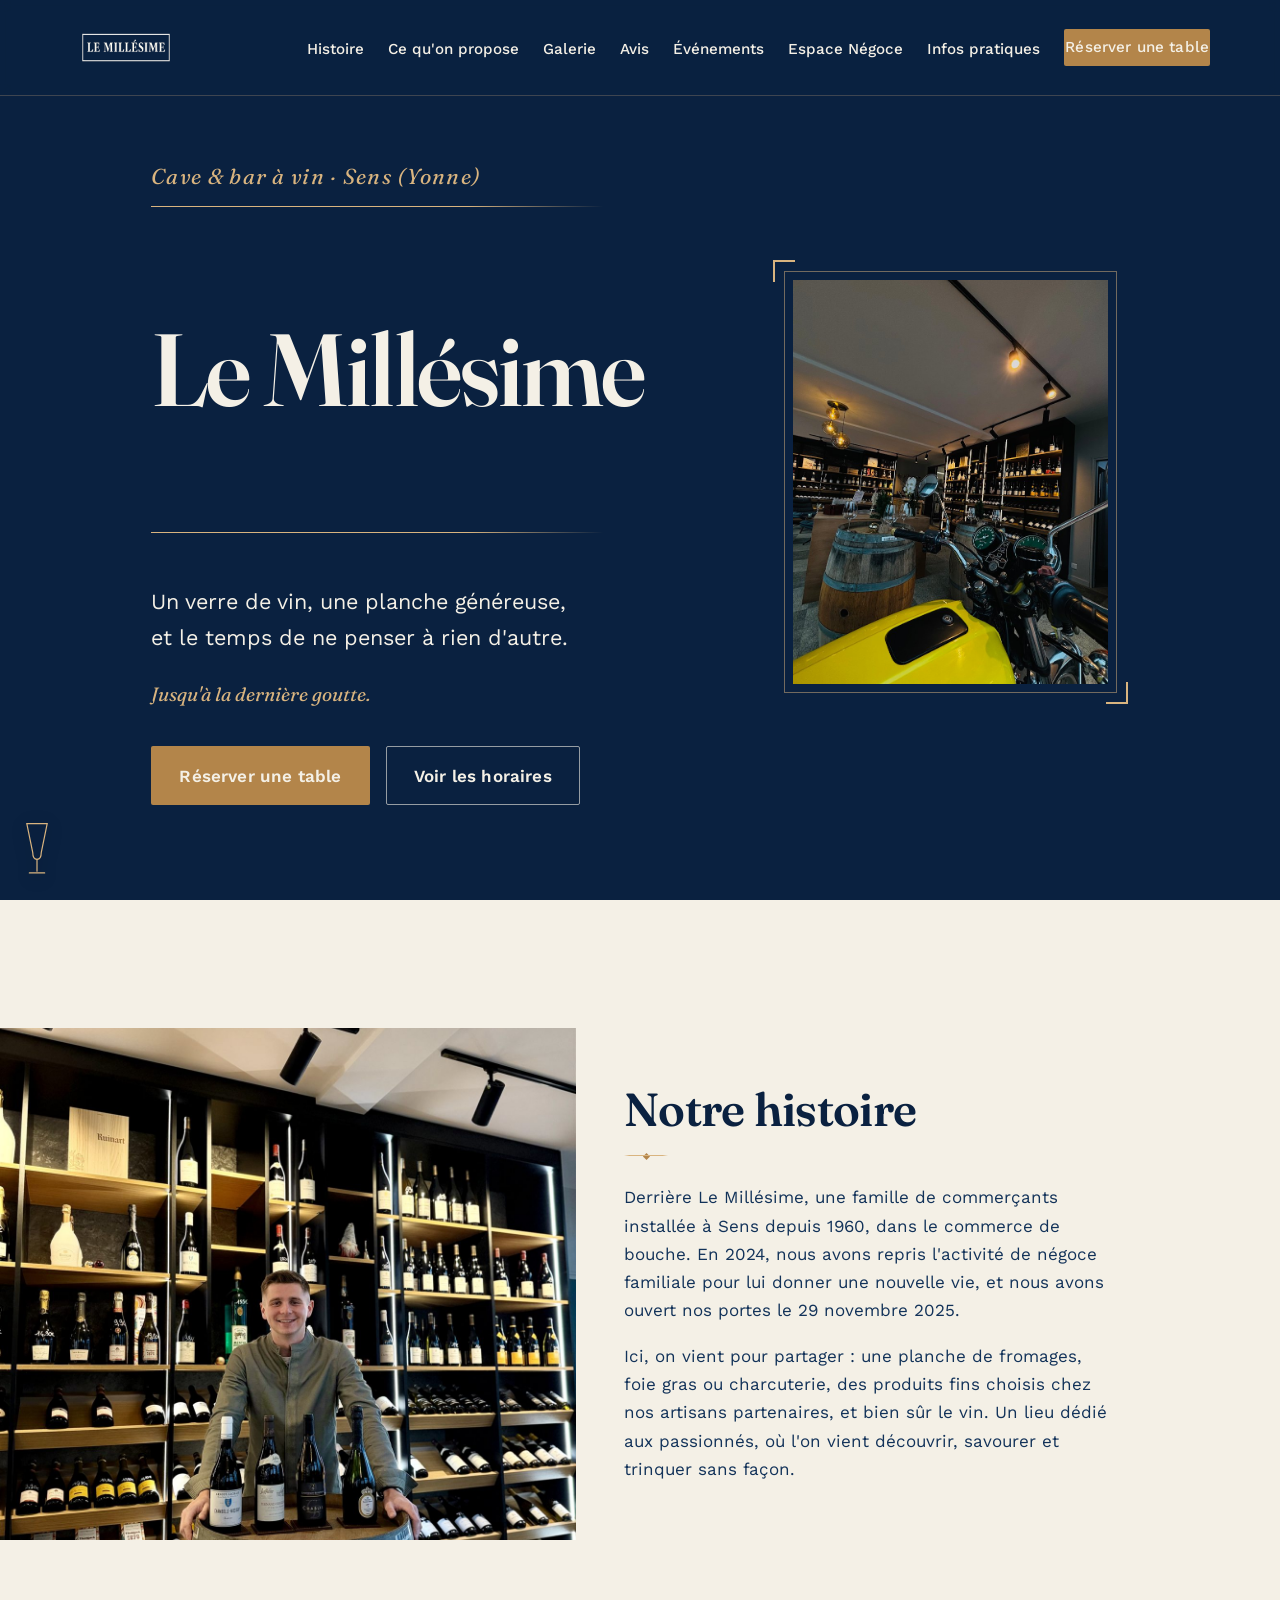
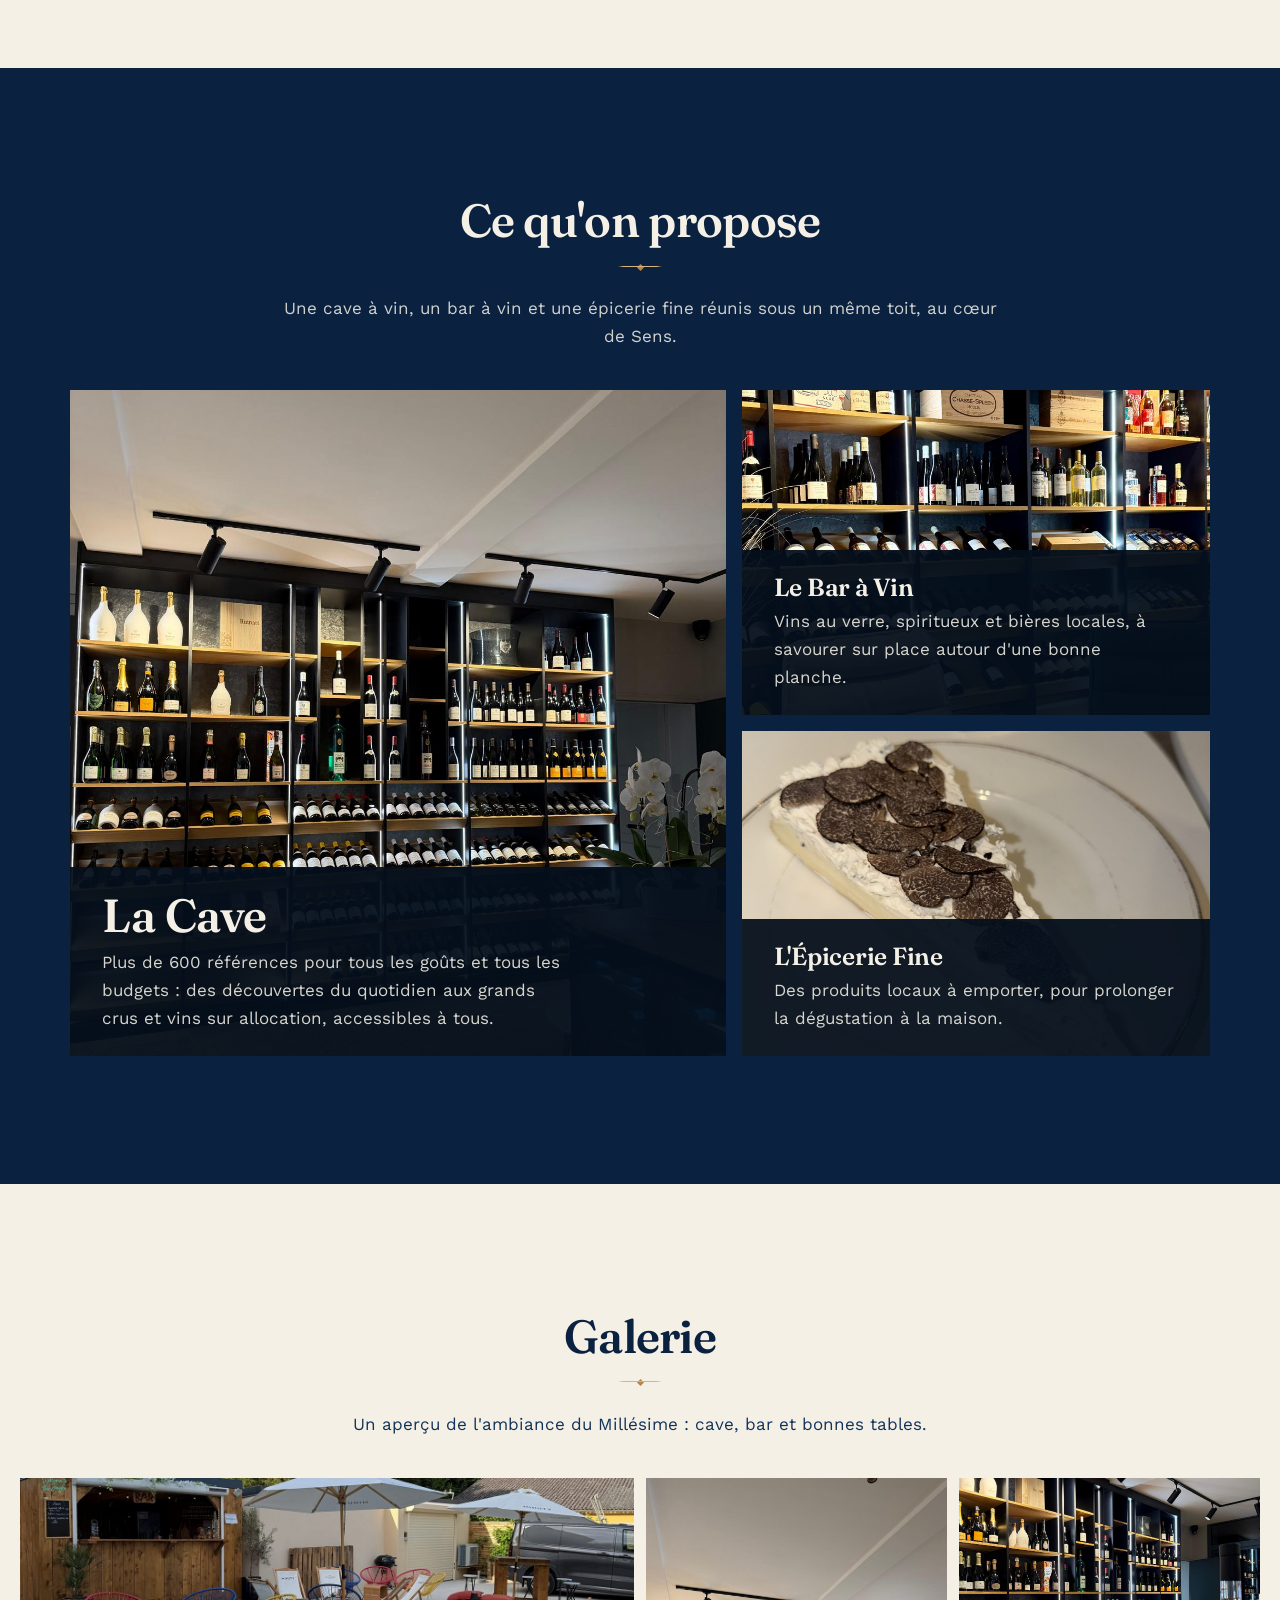
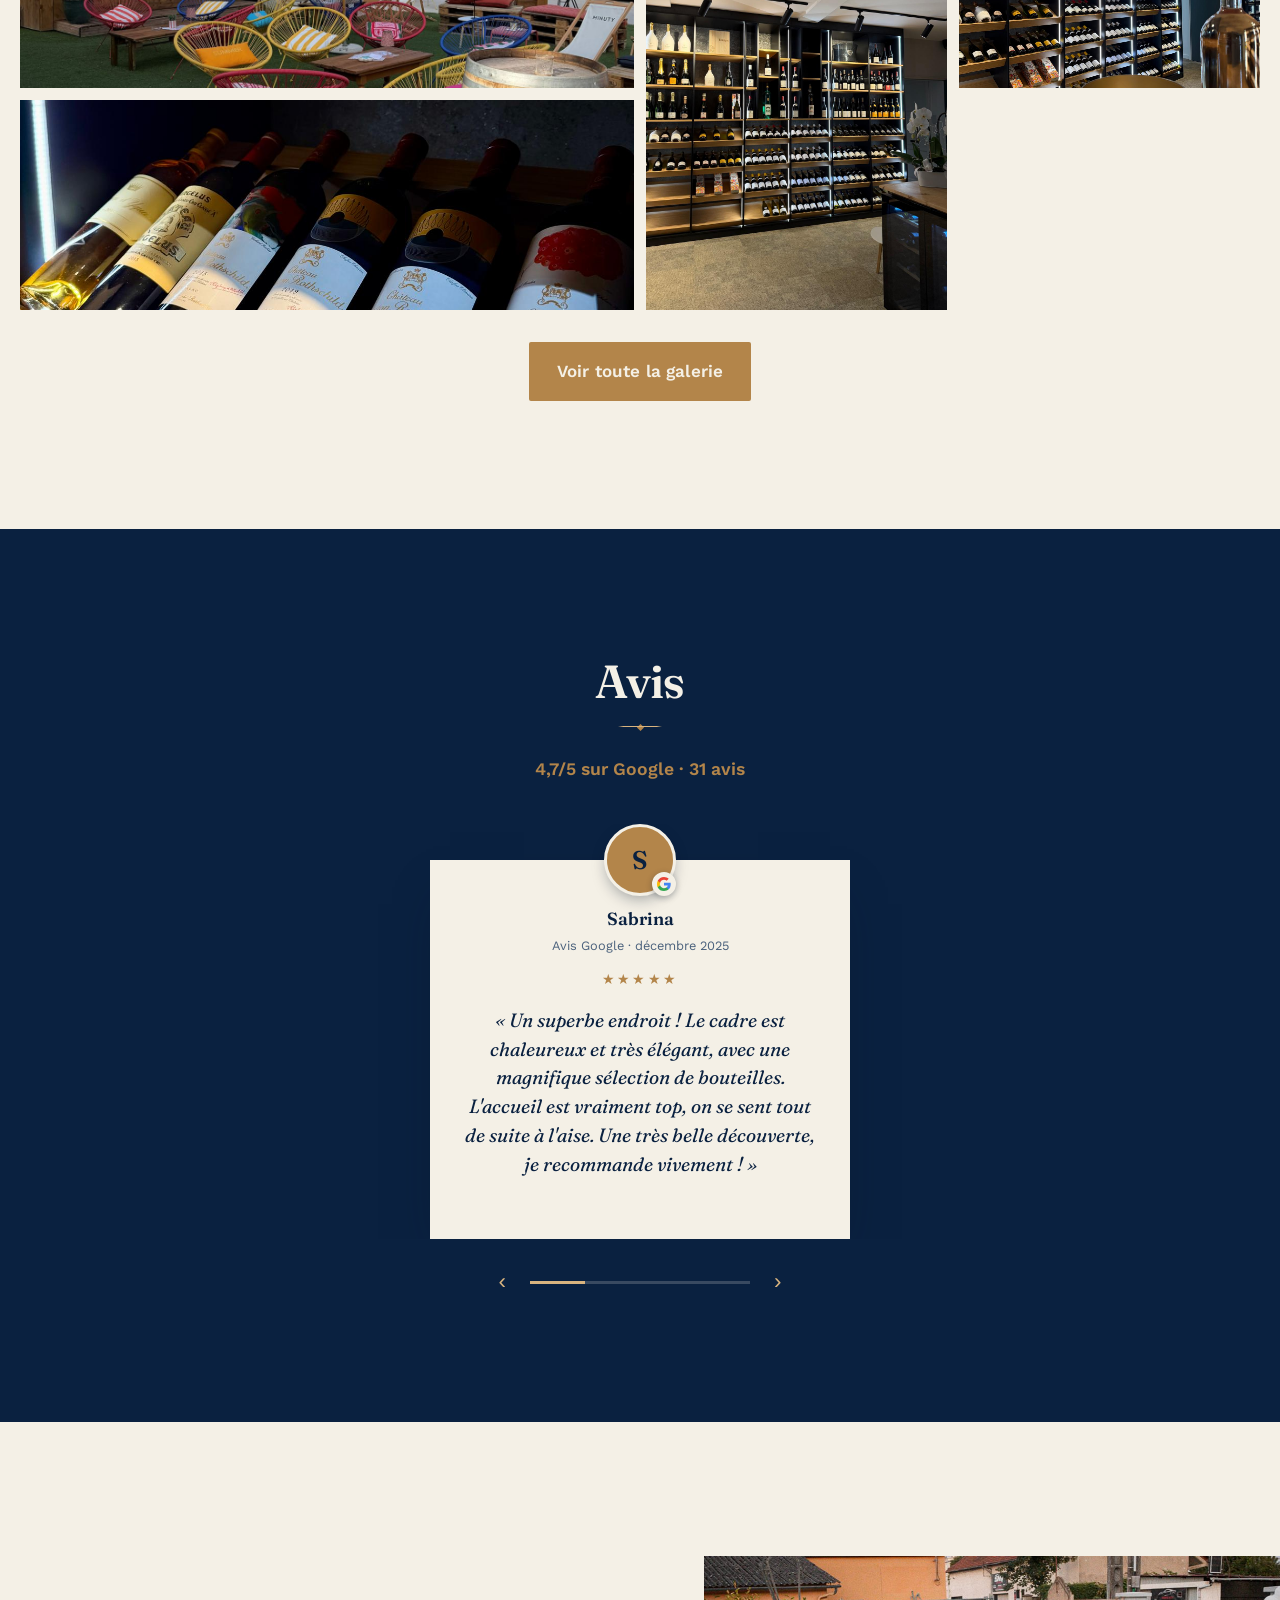
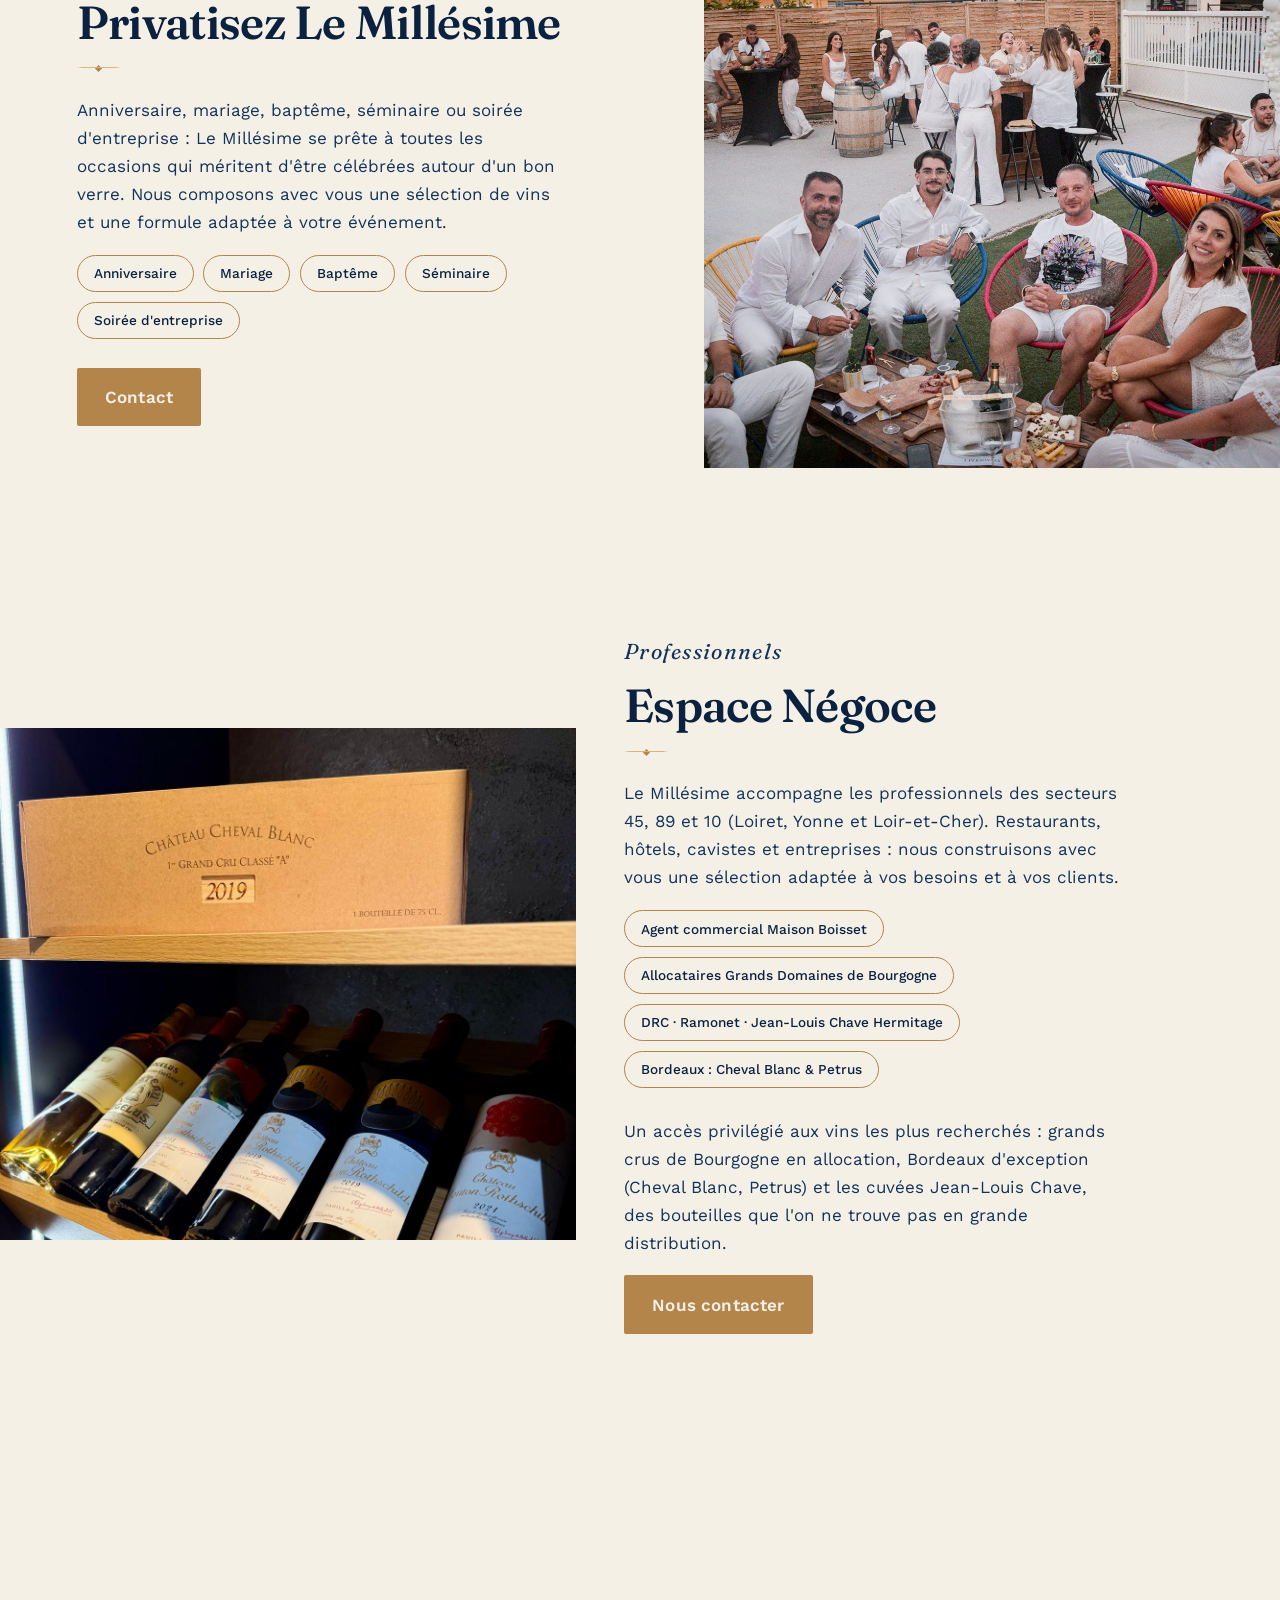
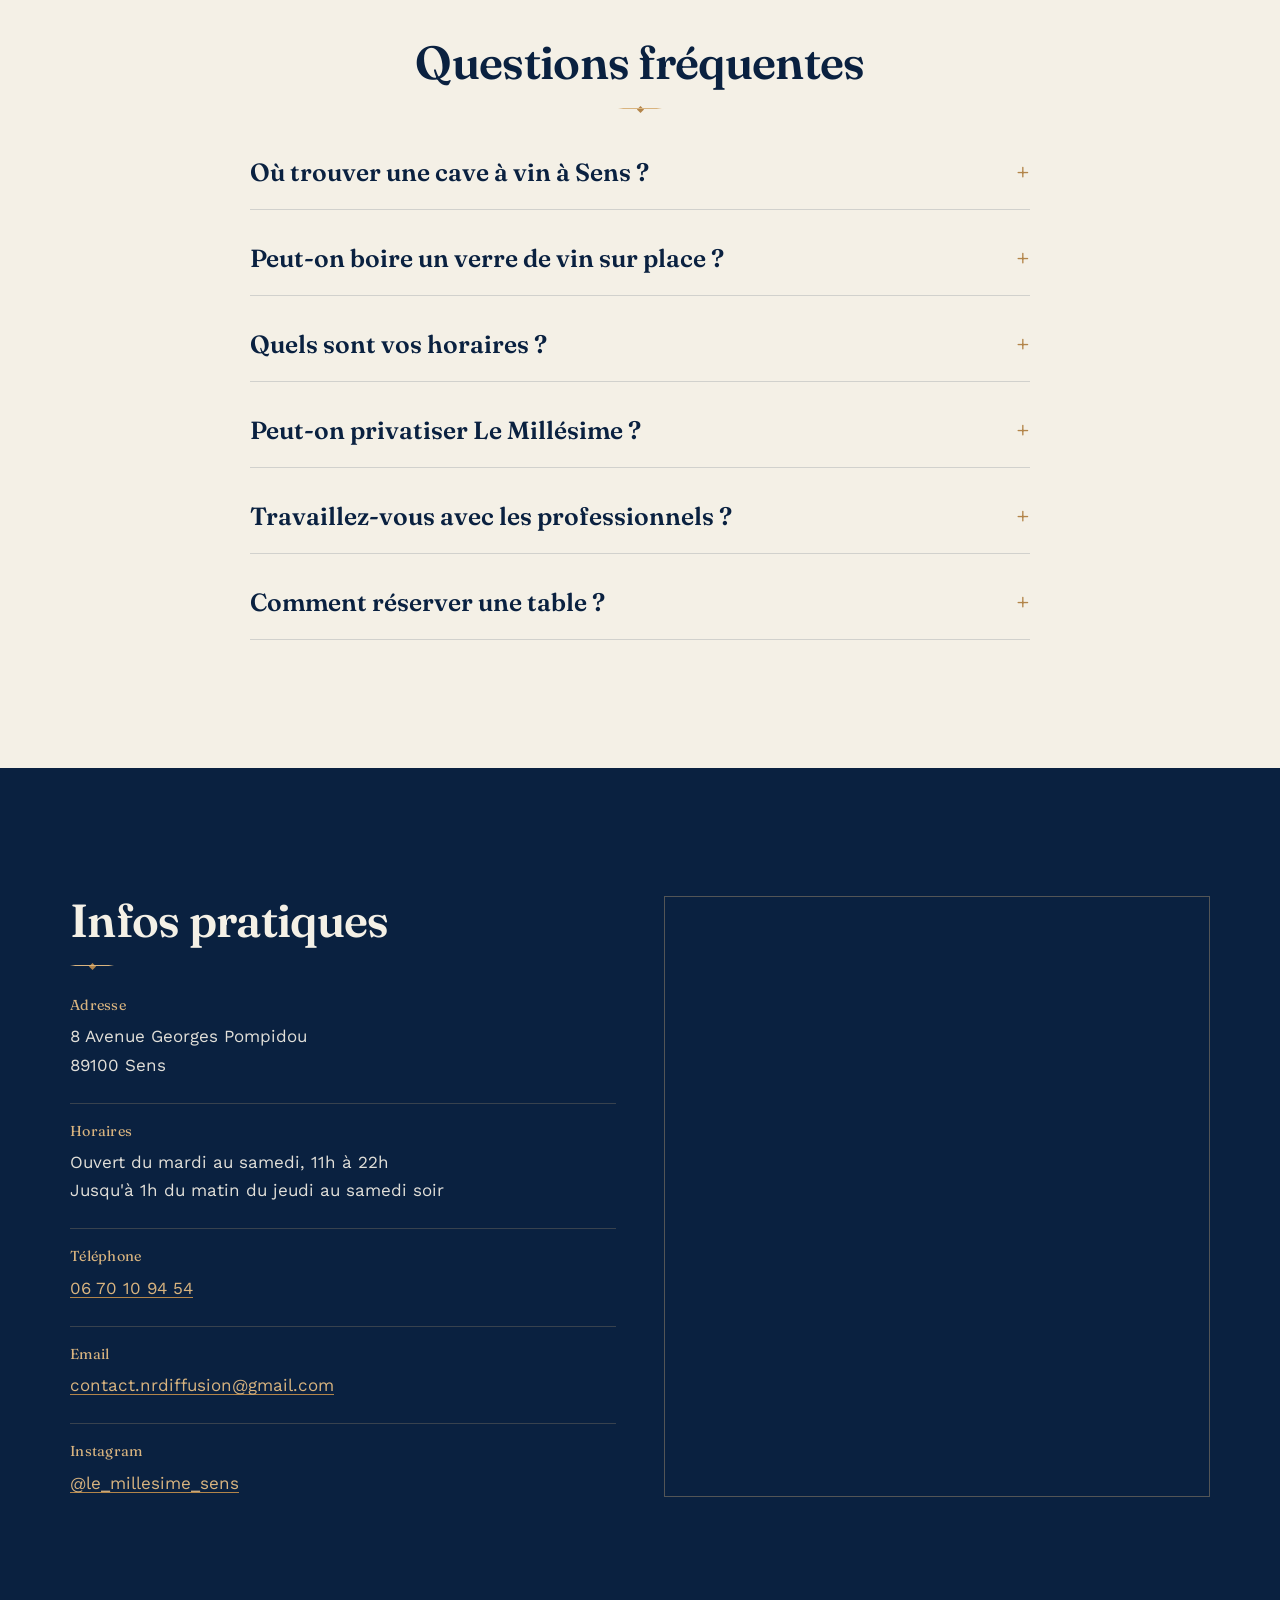
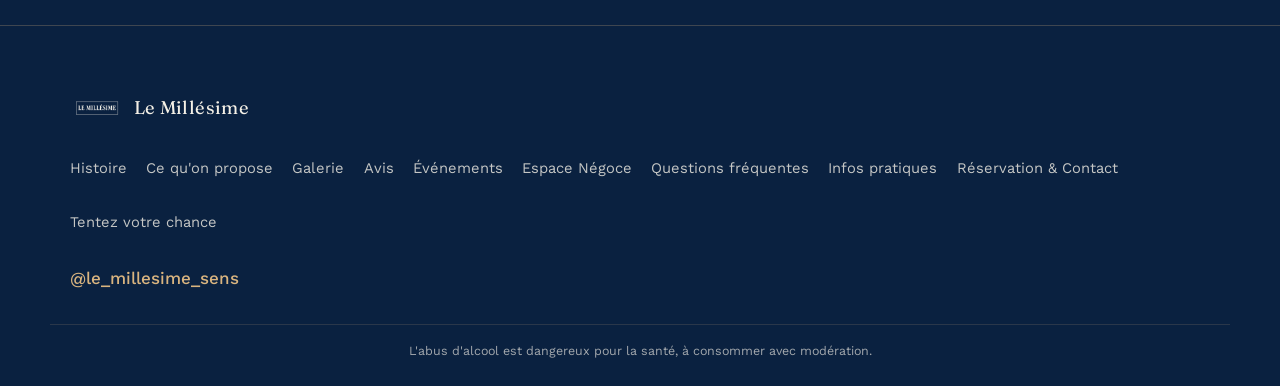
==== commit 407a9df4: "Ajoute la roue du Millésime (jeu contre inscription newsletter) - Nouvelle page roue.html : inscript" ====
--- a/index.html
+++ b/index.html
@@ -453,6 +453,7 @@
         <li><a href="#faq">Questions fréquentes</a></li>
         <li><a href="#infos-pratiques">Infos pratiques</a></li>
         <li><a href="contact.html">Réservation &amp; Contact</a></li>
+        <li><a href="roue.html">Tentez votre chance</a></li>
       </ul>
     </nav>
     <a href="https://www.instagram.com/le_millesime_sens/" class="footer-instagram" target="_blank" rel="noopener">@le_millesime_sens</a>
